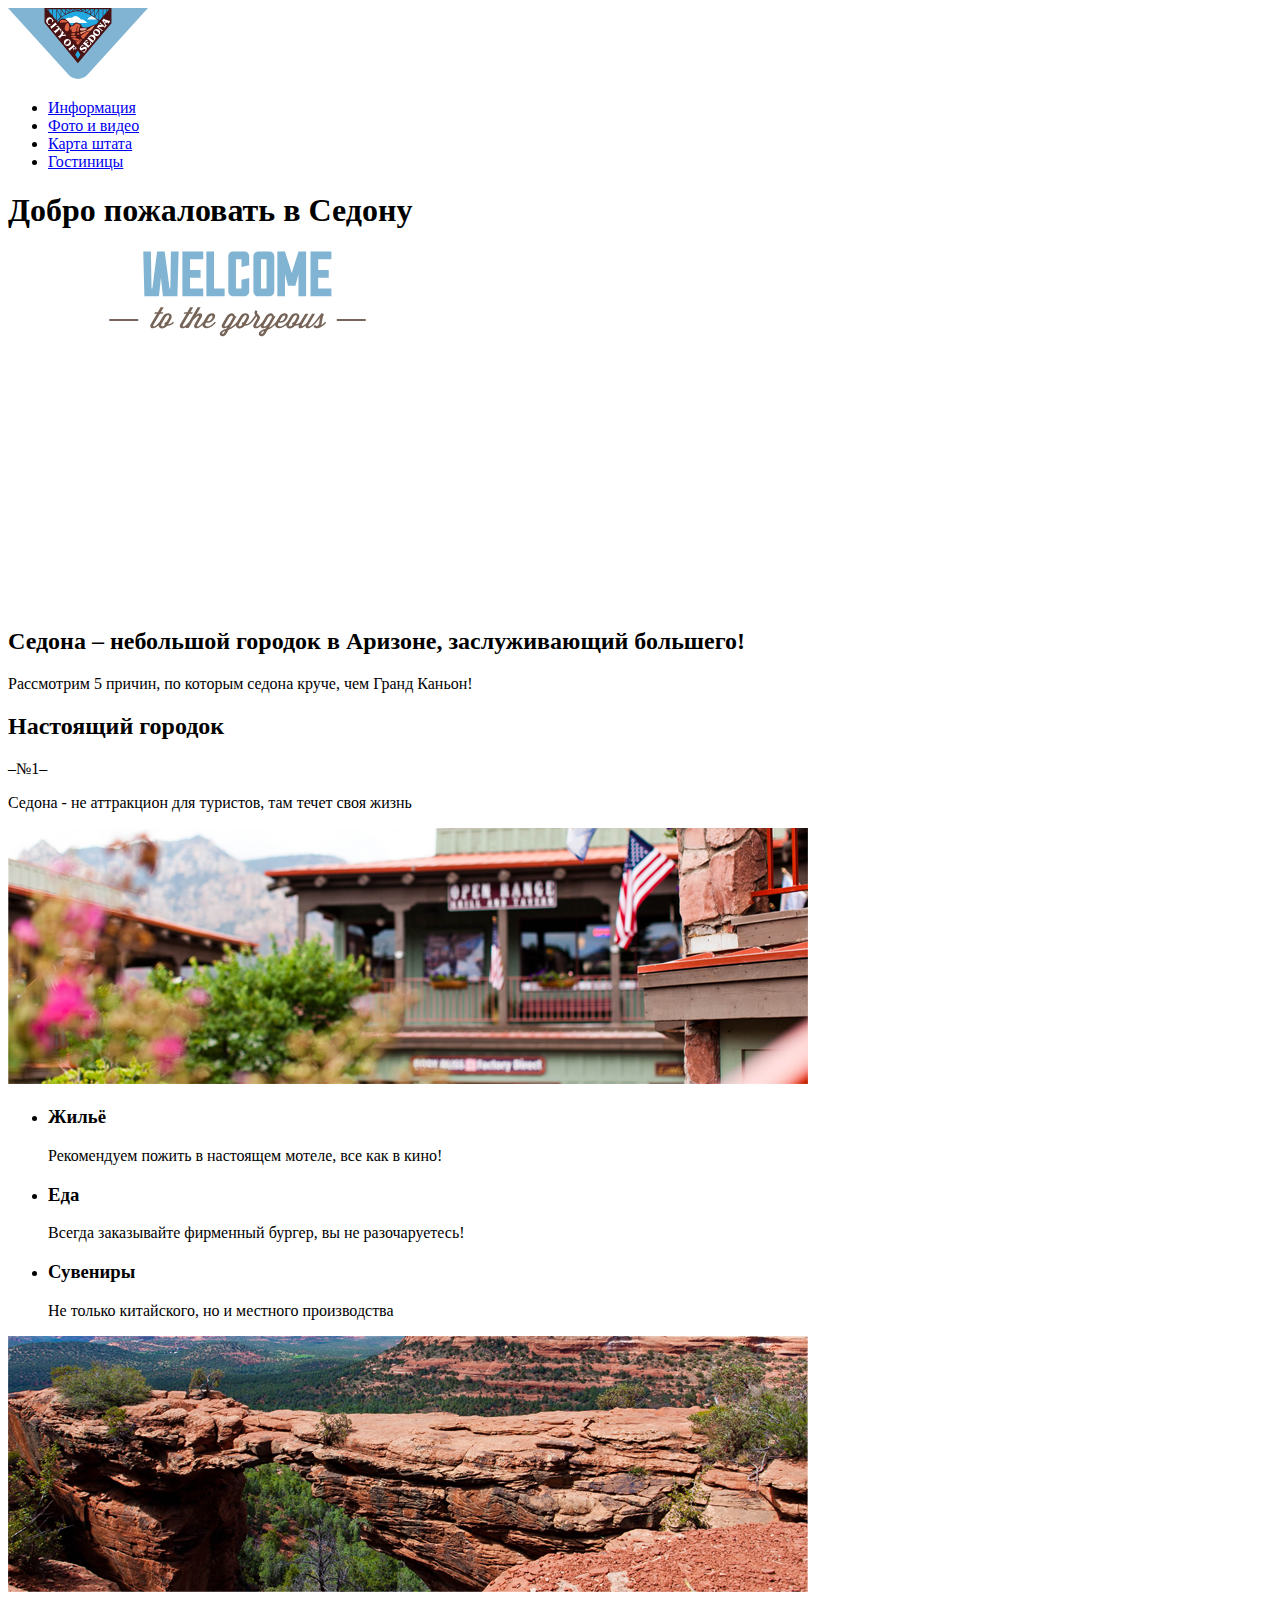
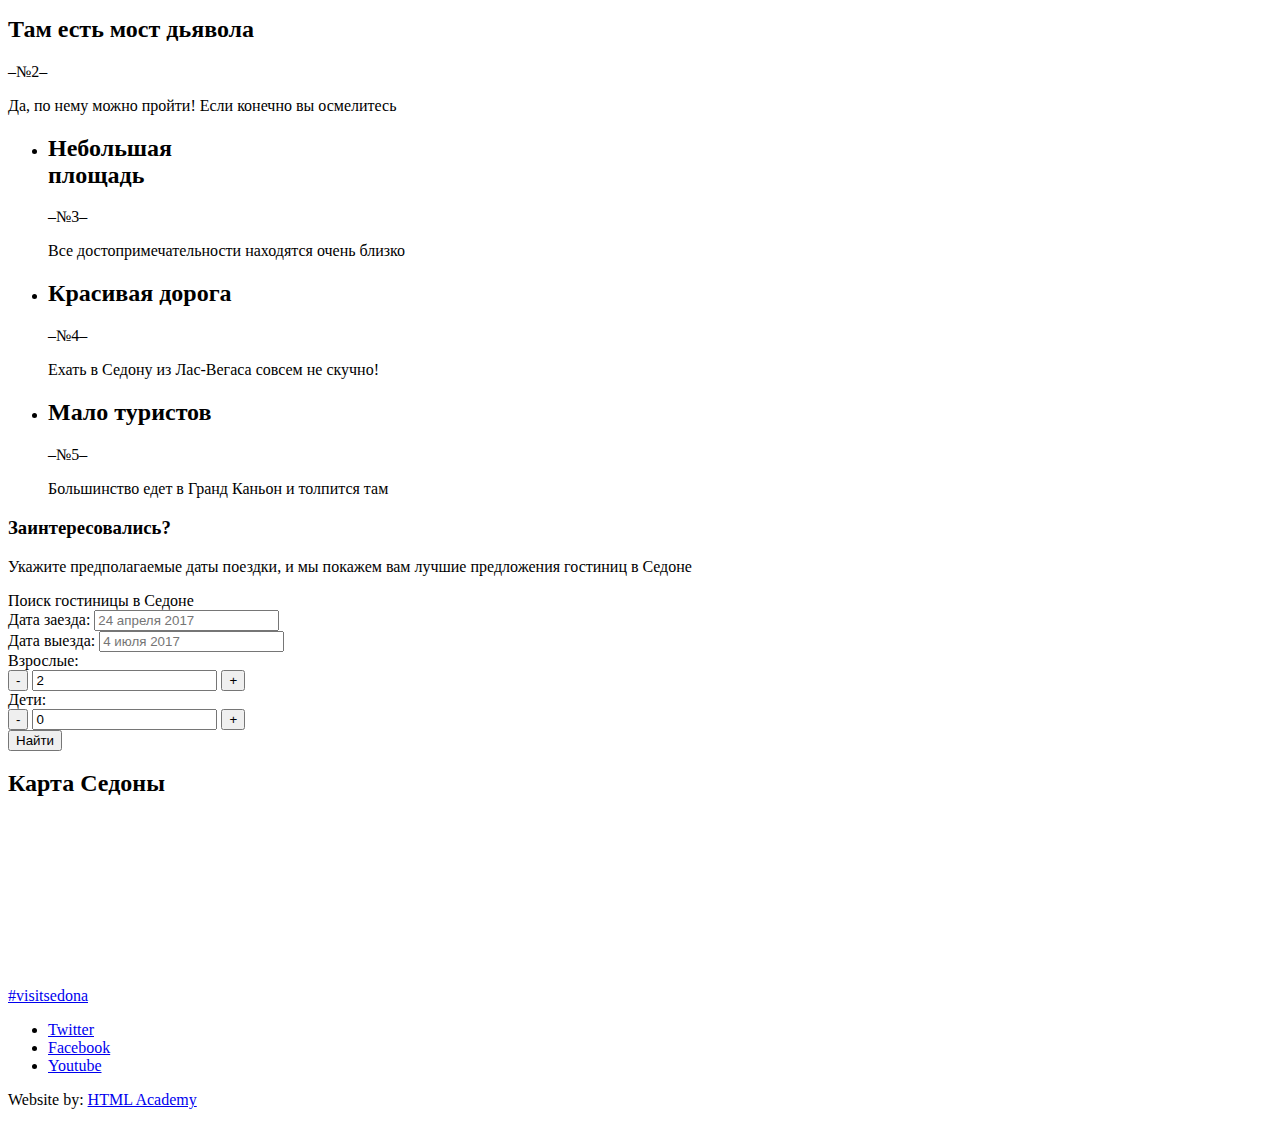
==== index.html @ f6131c45 "Внесла изменения в код (детализировала классы)" ====
<!DOCTYPE html>
<html lang="ru">
  <head>
    <meta charset="utf-8">
    <title>HTML Academy: Седона</title>
    <link href="https://fonts.googleapis.com/css?family=PT+Sans:400,700&subset=cyrillic" rel="stylesheet">
    <link href="css/normalize.css" rel="stylesheet">
    <link href="css/style.css" rel="stylesheet">
    <meta name="description" content="Здесь будет дескрип">
    <meta name="keywords" content="Здесь будут ключи">
  </head>
  <body>
    <header class="container">
      <nav class="main-navigation">
        <a class="main-header-logo" href="index.html">
          <img src="img/logo-sedona.svg" width="140" height="71" alt="Седона логотип">
        </a>
        <ul class="main-menu">
          <li>
            <a href="info.html" class="main-menu-link" title="Информация">Информация</a>
          </li>
          <li>
            <a href="photo-video.html" class="main-menu-link" title="Фото и видео">Фото и видео</a>
          </li>
          <li>
            <a href="state-map.html" class="main-menu-link" title="Карта штата">Карта штата</a>
          </li>
          <li>
            <a href="hotels.html" class="main-menu-link" title="Гостиницы">Гостиницы</a>
          </li>
        </ul>
      </nav>
    </header>
    <main class="container">
      <section class="welcome-graphics">
        <h1 class="visually-hidden">Добро пожаловать в Седону</h1>
        <img src="img/intro-welcome.svg" width="459" height="353" alt="Добро пожаловать в Седону">
      </section>
      <section class="advantages">
        <div class="advantages-text">
          <h2 class="advantages-h-black">Седона – небольшой городок в Аризоне, заслуживающий большего!</h2>
          <p>Рассмотрим 5 причин, по которым седона круче, чем Гранд Каньон!</p>
        </div>
      </section>
      <section class="advantages-detail">
        <div class="advantages-detail-text">
          <h2 class="advantages-h2-white">Настоящий городок</h2>
          <p>–№1–</p>
          <p>Седона - не аттракцион для туристов, там течет своя жизнь</p>
        </div>
        <div class="advantages-picture">
          <img src="img/motel.jpg" width="800" height="256" alt="Настоящий мотель">
        </div>
      </section>
      <section class="advantages-detail-description">
        <ul class="advantages-list">
          <li class="advantages-list-motel">
            <h3 class="advantages-h-black">Жильё</h3>
            <p>Рекомендуем пожить в настоящем мотеле, все как в кино!</p>
          </li>
          <li class="advantages-list-food">
            <h3 class="advantages-h-black">Еда</h3>
            <p>Всегда заказывайте фирменный бургер, вы не разочаруетесь!</p>
          </li>
            <li class="advantages-list-souvenirs">
            <h3 class="advantages-h-black">Сувениры</h3>
            <p>Не только китайского, но и местного производства</p>
          </li>
        </ul>
      </section>
      <section class="advantages-detail">
        <div class="advantages-picture">
          <img src="img/bridge.jpg" width="800" height="256" alt="Мост дьявола">
        </div>
        <div class="advantages-detail-text">
          <h2>Там есть мост дьявола</h2>
          <p>–№2–</p>
          <p>Да, по нему можно пройти! Если конечно вы осмелитесь</p>
        </div>
      </section>
      <section class="advantages-detail-description grey">
        <ul class="advantages-list">
          <li class="advantages-list-number1">
            <h2>Небольшая<br> площадь</h2>
            <p>–№3–<p>
            <p>Все достопримечательности находятся очень близко</p>
          </li>
          <li class="advantages-list-number2">
            <h2>Красивая дорога</h2>
            <p>–№4–<p>
            <p>Ехать в Седону из Лас-Вегаса совсем не скучно!</p>
          </li>
          <li class="advantages-list-number3">
            <h2>Мало туристов</h2>
            <p>–№5–<p>
            <p>Большинство едет в Гранд Каньон и толпится там</p>
          </li>
        </ul>
      </section>
      <section class="search-hotels">
        <h3 class="interesting">Заинтересовались?</h3>
        <p>Укажите предполагаемые даты поездки, и мы покажем вам лучшие предложения гостиниц в Cедоне</p>
        <div class="search-form-container">
          <a class="search-btn">Поиск гостиницы в Седоне</a>
          <form class="search-form" action="https://echo.htmlacademy.ru" method="post">
            <div class="form-line clearfix">
              <label for="income">Дата заезда:</label>
              <input class="date" type="text" id="income" name="in" placeholder="24 апреля 2017" required>
              <div class="calendar"></div>
            </div>
            <div class="form-line clearfix">
              <label for="outcome">Дата выезда:</label>
              <input class="date" type="text" id="outcome" name="out" placeholder="4 июля 2017">
              <div class="calendar"></div>
            </div>
            <div class="form-line clearfix">
              <div class="half-width">
                <label for="adult">Взрослые:</label>
                <div class="human-container">
                  <button class="btn minus-btn" type="button">
                    <span class="minus">-</span>
                  </button>
                  <input class="unit field" type="text" name="adults" id="adult" value="2" data-step="1">
                  <button class="btn plus-btn" type="button">
                    <span class="plus">+</span>
                  </button>
                </div>
              </div>
              <div class="half-width">
                <label for="children">Дети:</label>
                <div class="human-container">
                  <button class="btn minus-btn" type="button">
                    <span class="minus">-</span>
                  </button>
                  <input class="unit field" type="text" name="child" id="children" value="0" data-step="1">
                  <button class="btn plus-btn" type="button">
                    <span class="plus">+</span>
                  </button>
                </div>
              </div>
            </div>
            <button class="find-btn" type="submit"><span>Найти</span></button>
          </form>
        </div>
      </section>
      <section class="map">
        <h2>Карта Седоны</h2>
        <iframe src="https://www.google.com/maps/embed?pb=!1m18!1m12!1m3!1d838172.1750477122!2d-112.35534597354741!3d34.85346179613949!2m3!1f0!2f0!3f0!3m2!1i1024!2i768!4f13.1!3m3!1m2!1s0x872da132f942b00d%3A0x5548c523fa6c8efd!2z0KHQtdC00L7QvdCwLCDQkNGA0LjQt9C-0L3QsCA4NjMzNiwg0KHQqNCQ!5e0!3m2!1sru!2sru!4v1548654078499" width="800" frameborder="0" style="border:0" allowfullscreen></iframe>
      </section>
    </main>
    <footer class="container">
      <p class="sedona-hashtag">
        <a href="#" title="Наш хэштег">#visitsedona</a>
      </p>
      <ul>
        <li><a class="social-button" href="#" title="Посети Седону в Twitter">Twitter</a></li>
        <li><a class="social-button" href="#" title="Посети Седону в Facebook">Facebook</a></li>
        <li><a class="social-button" href="#" title="Посети Седону в Youtube">Youtube</a></li>
      </ul>
      <p class="footer-copyright">Website by:
        <a class="button" href="https://htmlacademy.ru" title="Сделано в HTML Academy">HTML Academy</a>
      </p>
    </footer>
  </body>
</html>
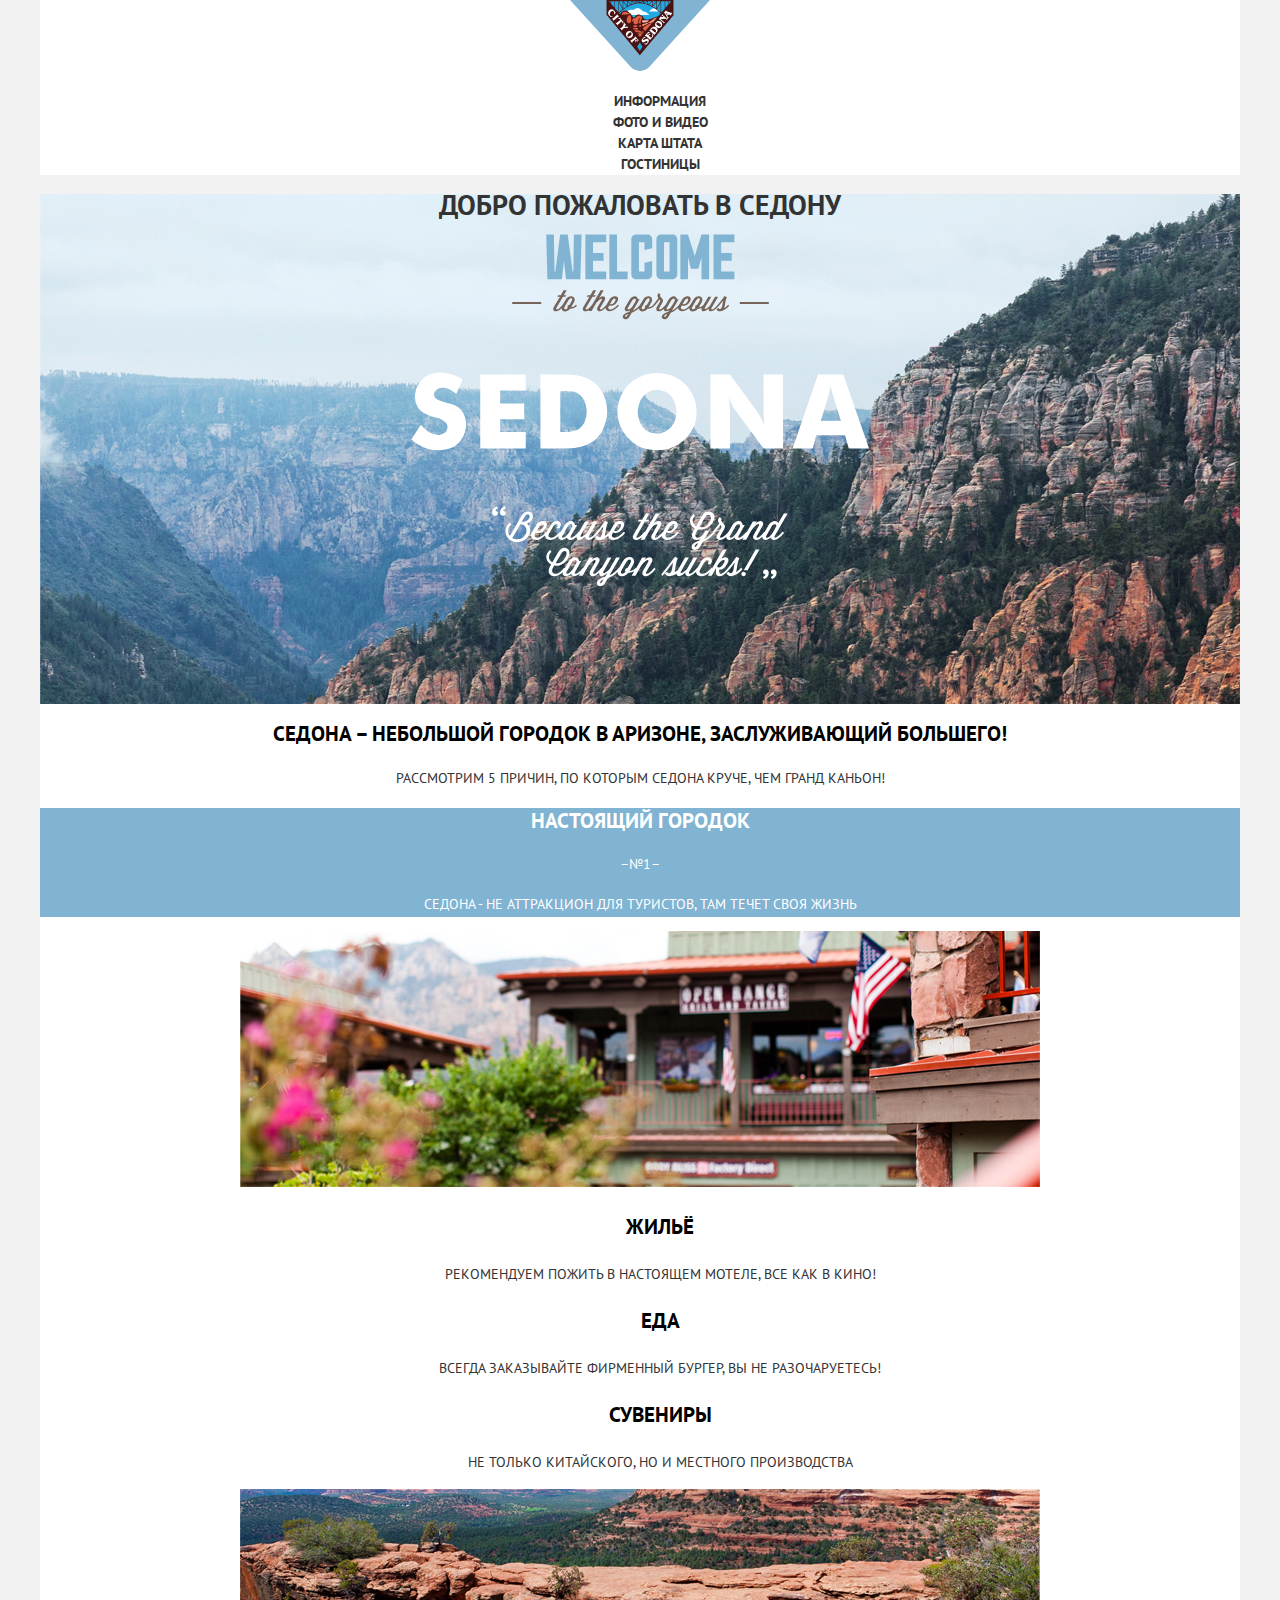
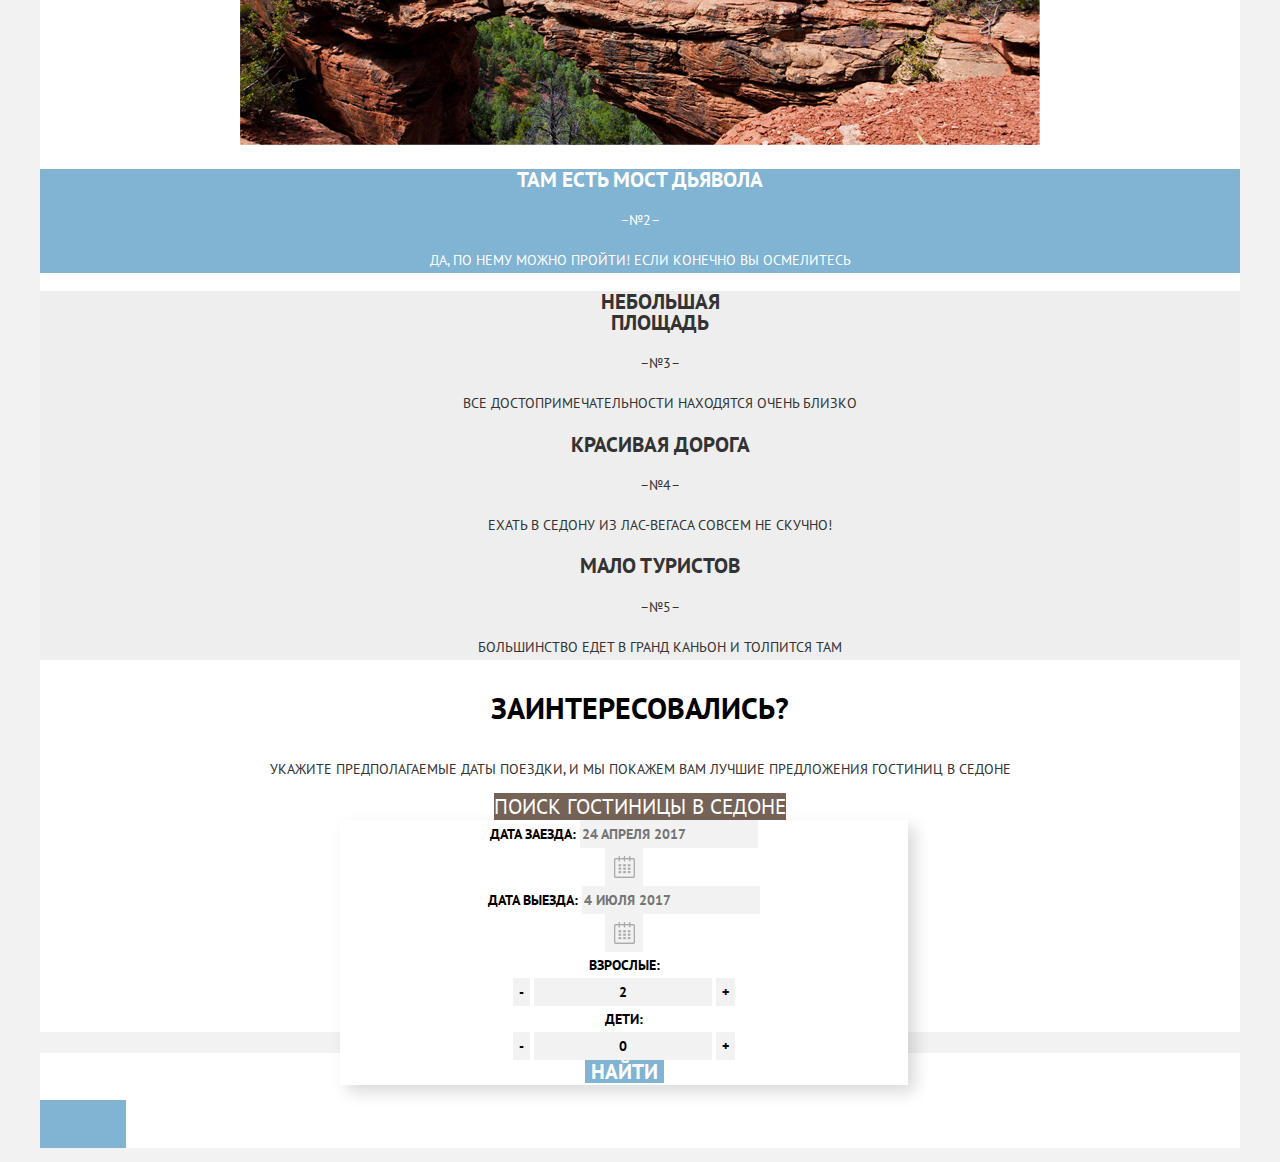
==== commit 17f37c91: "Внесены изменения в стилевой и основной файл" ====
--- a/index.html
+++ b/index.html
@@ -105,7 +105,7 @@
           <form class="search-form" action="https://echo.htmlacademy.ru" method="post">
             <div class="form-line clearfix">
               <label for="income">Дата заезда:</label>
-              <input class="date" type="text" id="income" name="in" placeholder="24 апреля 2017" required>
+                  <input class="date" type="text" id="income" name="in" placeholder="24 апреля 2017" required>
               <div class="calendar"></div>
             </div>
             <div class="form-line clearfix">
@@ -149,16 +149,15 @@
       </section>
     </main>
     <footer class="container">
-      <p class="sedona-hashtag">
-        <a href="#" title="Наш хэштег">#visitsedona</a>
-      </p>
-      <ul>
-        <li><a class="social-button" href="#" title="Посети Седону в Twitter">Twitter</a></li>
-        <li><a class="social-button" href="#" title="Посети Седону в Facebook">Facebook</a></li>
-        <li><a class="social-button" href="#" title="Посети Седону в Youtube">Youtube</a></li>
+      <p class="sedona-hashtag" title="Наш хэштег">#visitsedona</p>
+      <ul class="social-button">
+        <li><a class="social-button-tw" href="#" title="Посети Седону в Twitter"></a></li>
+        <li><a class="social-button-fb" href="#" title="Посети Седону в Facebook"></a></li>
+        <li><a class="social-button-you" href="#" title="Посети Седону в Youtube"></a></li>
       </ul>
-      <p class="footer-copyright">Website by:
-        <a class="button" href="https://htmlacademy.ru" title="Сделано в HTML Academy">HTML Academy</a>
+      <p class="footer-copyright">
+        <a class="button-copyright" href="https://htmlacademy.ru" title="Сделано в HTML Academy">
+        </a>
       </p>
     </footer>
   </body>
--- a/css/style.css
+++ b/css/style.css
@@ -0,0 +1,303 @@
+body {
+  margin: 0;
+  padding: 0;
+  font-family: "PT Sans", "Arial", sans-serif;
+  font-size: 14px;
+  line-height: 21px;
+  font-weight: normal;
+  color: #333333;
+  text-transform: uppercase;
+  text-align: center;
+  background-color: #f2f2f2;
+}
+a {
+  text-decoration: none;
+}
+.container {
+  width: 1200px;
+  background-color: #ffffff;
+  margin: 0 auto;
+}
+.main-navigation {
+  background-color: #ffffff;
+}
+/*.main-header-logo {
+}*/
+.main-menu {
+  list-style: none;
+  font-weight: 700;
+}
+.main-menu a{
+  color: #333333;
+}
+.main-menu-link:hover,
+.main-menu-link:focus {
+  color: #81b3d2;
+}
+.main-menu-link:active {
+  color: #b2b2b2
+}
+.main-menu-link.current {
+  color: #766357
+}
+/*.visually-hidden {
+}*/
+.welcome-graphics {
+  min-height: 510px;
+  width: 100%;
+  background-image: url("../img/backgroundphoto.jpg");
+}
+.advantages-h-black {
+  font-size: 21px;
+  line-height: 26px;
+  color: #000000;
+  background-color: #ffffff;
+  font-weight: bold;
+}
+p {
+  line-height: 26px;
+}
+.advantages-detail-text {
+  color: #ffffff;
+  background-color: #81b3d2;
+}
+.advantages-h2-white {
+  font-size: 21px;
+  line-height: 26px;
+  color: #ffffff;
+  font-weight: bold;
+}
+.advantages-list {
+  list-style: none;
+}
+.advantages-detail-description.grey {
+  background-color: #eeeeee;
+}
+.interesting {
+  font-size: 30px;
+  line-height: 36px;
+  color: #000000;
+  font-weight: bold;
+}
+/* форма */
+.search-form-container {
+  position: relative
+}
+.search-btn {
+  margin-top: 35px
+  margin-left: 140px
+  font: inherit;
+  font-size: 21px;
+  text-align: center;
+  color: #ffffff;
+  background-color: #766357;
+  border: none;
+  text-transform: uppercase;
+  width: 568px;
+}
+.search-btn:hover,
+.search-btn:focus {
+  background-color: #604e43;
+}
+.search-btn:active {
+  color: rgba(255, 255, 255, 0.3);
+  background-color: #503e33;
+}
+.search-form {
+  position: absolute;
+  width: 568px;
+  background-color: #ffffff;
+  box-shadow: 7px 7px 15px rgba(0,1,1,0.15);
+  left: 50%;
+  transform: translateX(-300px);
+}
+.date {
+  line-height: 26px;
+  font-size: 14px;
+  color: #000000;
+  font-weight: bold;
+  text-align: left;
+  text-transform: uppercase;
+  background-color: #f2f2f2;
+  border: none;
+}
+.date:hover,
+.date:focus {
+  color: #000000;
+  background-color: #ebebeb;
+}
+.date:active {
+  color: #000000;
+  background-color: #ffffff;
+  border: 2px solid #e5e5e5;
+  border-color: #e5e5e5;
+}
+.form-line label {
+  font: inherit;
+  line-height: 26px;
+  font-size: 14px;
+  font-weight: bold;
+  color: #000000;
+  text-align: left;
+  text-transform: uppercase;
+}
+.search-form input {
+  line-height: 26px;
+  font-size: 14px;
+  color: #000000;
+  font-weight: bold;
+  text-align: left;
+  text-transform: uppercase;
+  background-color: #f2f2f2;
+  border: none;
+}
+.calendar {
+  margin: 0 auto;
+  font: inherit;
+  width: 38px;
+  height: 38px;
+  font-size: 0;
+  display: block;
+  background-position: center;
+  background-image: url("../img/calendar1.svg");
+  background-repeat: no-repeat;
+  background-color: #f2f2f2;
+}
+.calendar:hover,
+.calendar:focus {
+  background-color: #ffffff;
+}
+.calendar:active {
+  background-color: #81b3d2;
+}
+.date:hover,
+.date:focus {
+  color: #000000;
+  background-color: #ebebeb;
+}
+.date:active {
+  background-color: #ffffff;
+  border: 2px solid #e5e5e5;
+  border-color: #e5e5e5;
+}
+.unit.field {
+  line-height: 26px;
+  font-size: 14px;
+  color: #000000;
+  font-weight: bold;
+  text-transform: uppercase;
+  background-color: #f2f2f2;
+  border: none;
+  text-align: center;
+}
+.minus-btn {
+  line-height: 26px;
+  font-size: 14px;
+  color: #000000;
+  font-weight: bold;
+  text-align: center;
+  text-transform: uppercase;
+  background-color: #f2f2f2;
+  border: none;
+}
+.minus-btn:hover,
+.minus-btn:focus {
+  background-color: #ffffff;
+}
+.minus:active {
+  background-color: #81b3d2;
+}
+.plus-btn {
+  line-height: 26px;
+  font-size: 14px;
+  color: #000000;
+  font-weight: bold;
+  text-align: center;
+  text-transform: uppercase;
+  background-color: #f2f2f2;
+  border: none;
+}
+.plus-btn:hover,
+.plus-btn:focus {
+  background-color: #ffffff;
+}
+.plus-btn:active {
+  background-color: #81b3d2;
+}
+.find-btn {
+  font: inherit;
+  font-size: 21px;
+  color: #ffffff;
+  background-color: #81b3d2;
+  border: none;
+  text-transform: uppercase;
+  font-weight: bold;
+}
+.find-btn:hover,
+.find-btn:focus {
+  background-color: #669ec0;
+}
+.find-btn:active {
+  color: rgba(255, 255, 255, 0.3);
+  background-color: #5496bd;
+}
+/*футер*/
+.sedona-hashtag {
+  font-size: 21px;
+  line-height: 26px;
+  font-weight: 700;
+  color: #000000;
+  text-decoration: none;
+}
+.social-button {
+  width: 46px;
+  height: 48px;
+  background-color: #81b3d2;
+  background-repeat: no-repeat;
+  list-style: none;
+}
+.social-button-tw {
+  background-image: url("../img/swtwitter.svg");
+}
+.social-button-tw:hover,
+.social-button-tw:focus {
+  background-color: #669ec0;
+}
+.social-button-tw:active {
+  background-color: #5496bd;
+}
+.social-button-fb {
+  background-image: url("../img/swfb.svg");
+}
+.social-button-fb:hover,
+.social-button-fb:focus {
+  background-color: #669ec0;
+}
+.social-button-fb:active {
+  background-color: #5496bd;
+}
+.social-button-you {
+  background-image: url("../img/swyoutube.svg");
+}
+.social-button-you:hover,
+.social-button-you:focus {
+  background-color: #669ec0;
+}
+.social-button-you:active {
+  background-color: #5496bd;
+}
+.footer-copyright {
+  background-image: url("../img/logo-htmlacademy.svg")
+}
+.button-copyright {
+  width: 115px;
+  height: 41px;
+  fill: #231f20;
+}
+.button-copyright:hover,
+.button-copyright:focus {
+  fill: #81b3d2;
+}
+.button-copyright {
+  fill: #bdbbbc;
+}
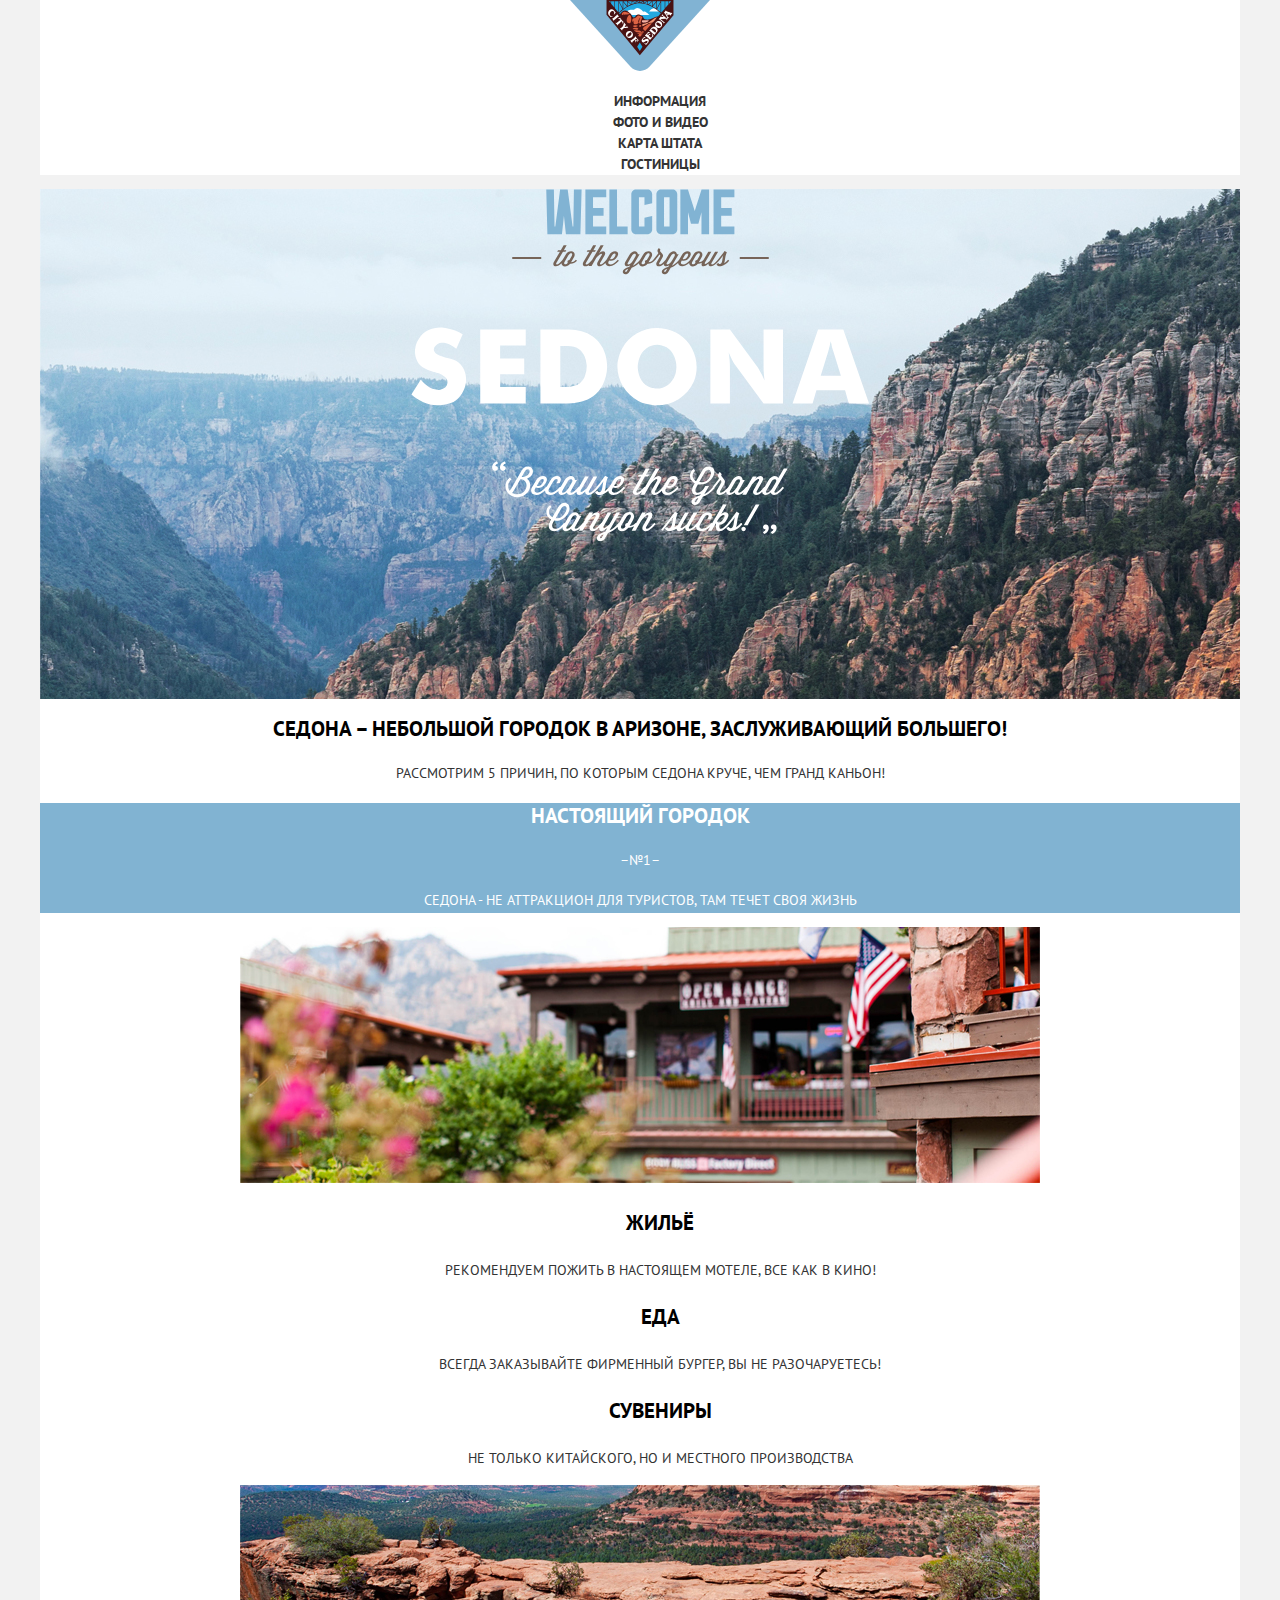
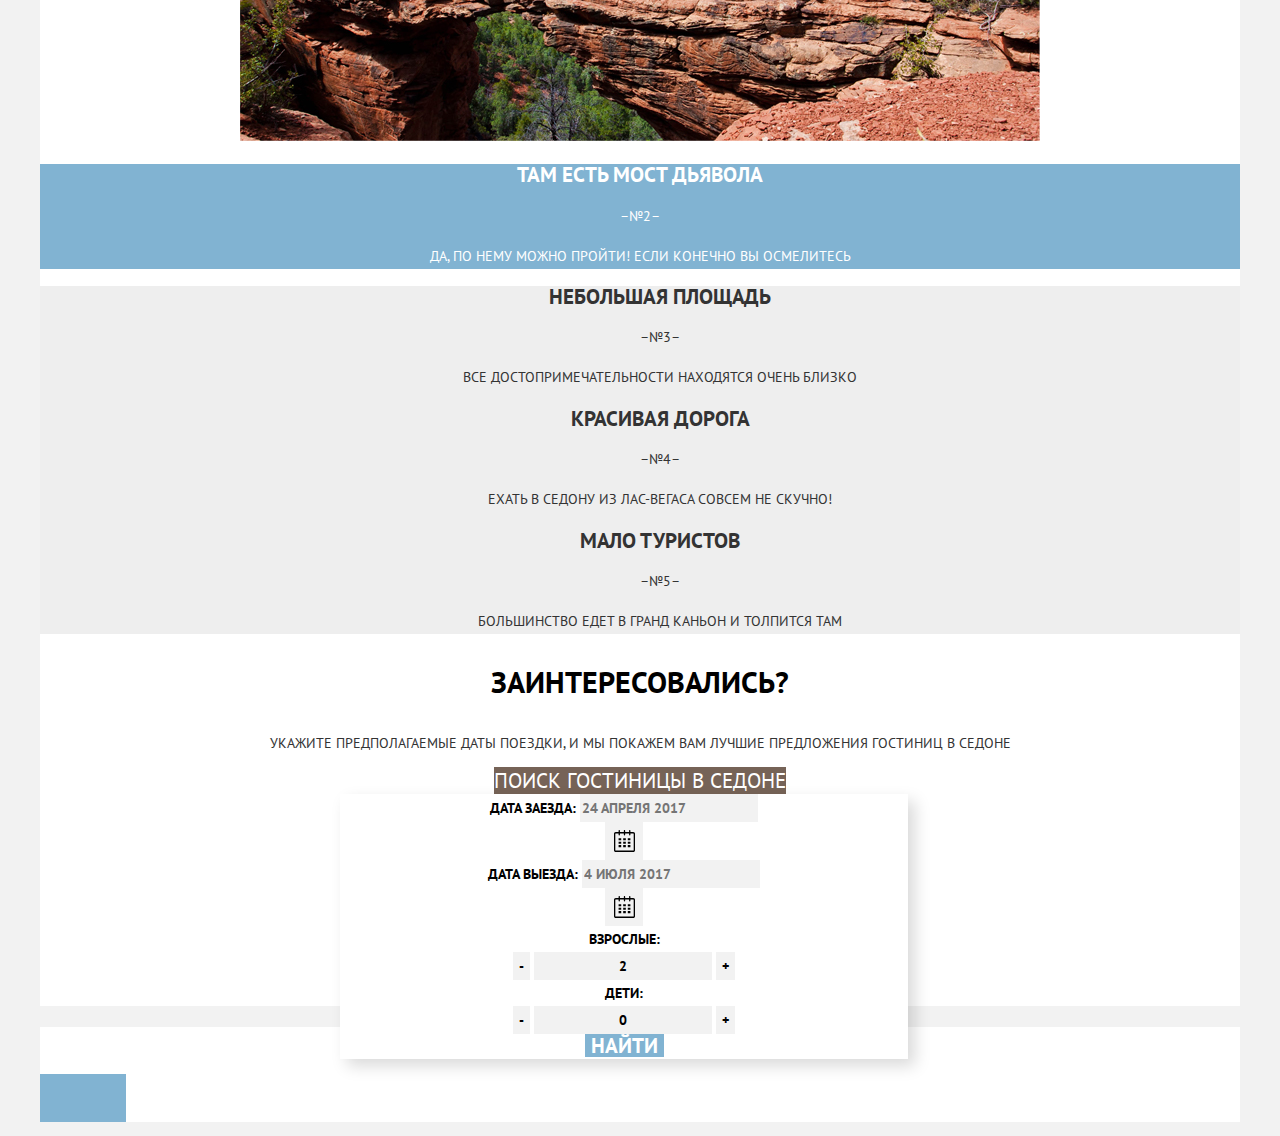
==== commit 5327fac2: "внесены изменения" ====
--- a/index.html
+++ b/index.html
@@ -81,7 +81,7 @@
       <section class="advantages-detail-description grey">
         <ul class="advantages-list">
           <li class="advantages-list-number1">
-            <h2>Небольшая<br> площадь</h2>
+            <h2>Небольшая площадь</h2>
             <p>–№3–<p>
             <p>Все достопримечательности находятся очень близко</p>
           </li>
--- a/css/style.css
+++ b/css/style.css
@@ -40,12 +40,27 @@
 .main-menu-link.current {
   color: #766357
 }
-/*.visually-hidden {
-}*/
 .welcome-graphics {
   min-height: 510px;
   width: 100%;
   background-image: url("../img/backgroundphoto.jpg");
+}
+.visually-hidden:not(:focus):not(:active),
+input[type="checkbox"].visually-hidden,
+input[type="radio"].visually-hidden {
+  position: absolute;
+
+  width: 1px;
+  height: 1px;
+  margin: -1px;
+  border: 0;
+  padding: 0;
+
+  white-space: nowrap;
+
+  clip-path: inset(100%);
+  clip: rect(0 0 0 0);
+  overflow: hidden;
 }
 .advantages-h-black {
   font-size: 21px;
@@ -159,7 +174,7 @@
   font-size: 0;
   display: block;
   background-position: center;
-  background-image: url("../img/calendar1.svg");
+  background-image: url("../img/calendar.svg");
   background-repeat: no-repeat;
   background-color: #f2f2f2;
 }
@@ -169,6 +184,7 @@
 }
 .calendar:active {
   background-color: #81b3d2;
+
 }
 .date:hover,
 .date:focus {
@@ -240,6 +256,43 @@
 .find-btn:active {
   color: rgba(255, 255, 255, 0.3);
   background-color: #5496bd;
+}
+/*Список гостиниц*/
+.result {
+    border-bottom: 1px solid #e5e5e5;
+    display: flex;
+}
+.rating-result {
+  margin-left: auto;
+}
+.rating-result-numb {
+  color: #666666;
+  background-color: #f2f2f2;
+  padding: 4px 12px 5px 15px
+}
+.star {
+  background-image: url("../img/star.svg");
+  background-position: center;
+  background-repeat: no-repeat;
+  display: block;
+  width: 18px;
+  height: 17px;
+}
+.hotel-photo {
+  padding: 30px 20px 25px 75px;
+}
+.name-hotel {
+  font-size: 21px;
+  line-height: 26px;
+  color: #ffffff;
+  font-weight: bold;
+}
+.name-hotel:hover,
+.name-hotel:focus {
+  color: #81b3d2
+}
+.name-hotel:active {
+  color: #b2b2b2
 }
 /*футер*/
 .sedona-hashtag {
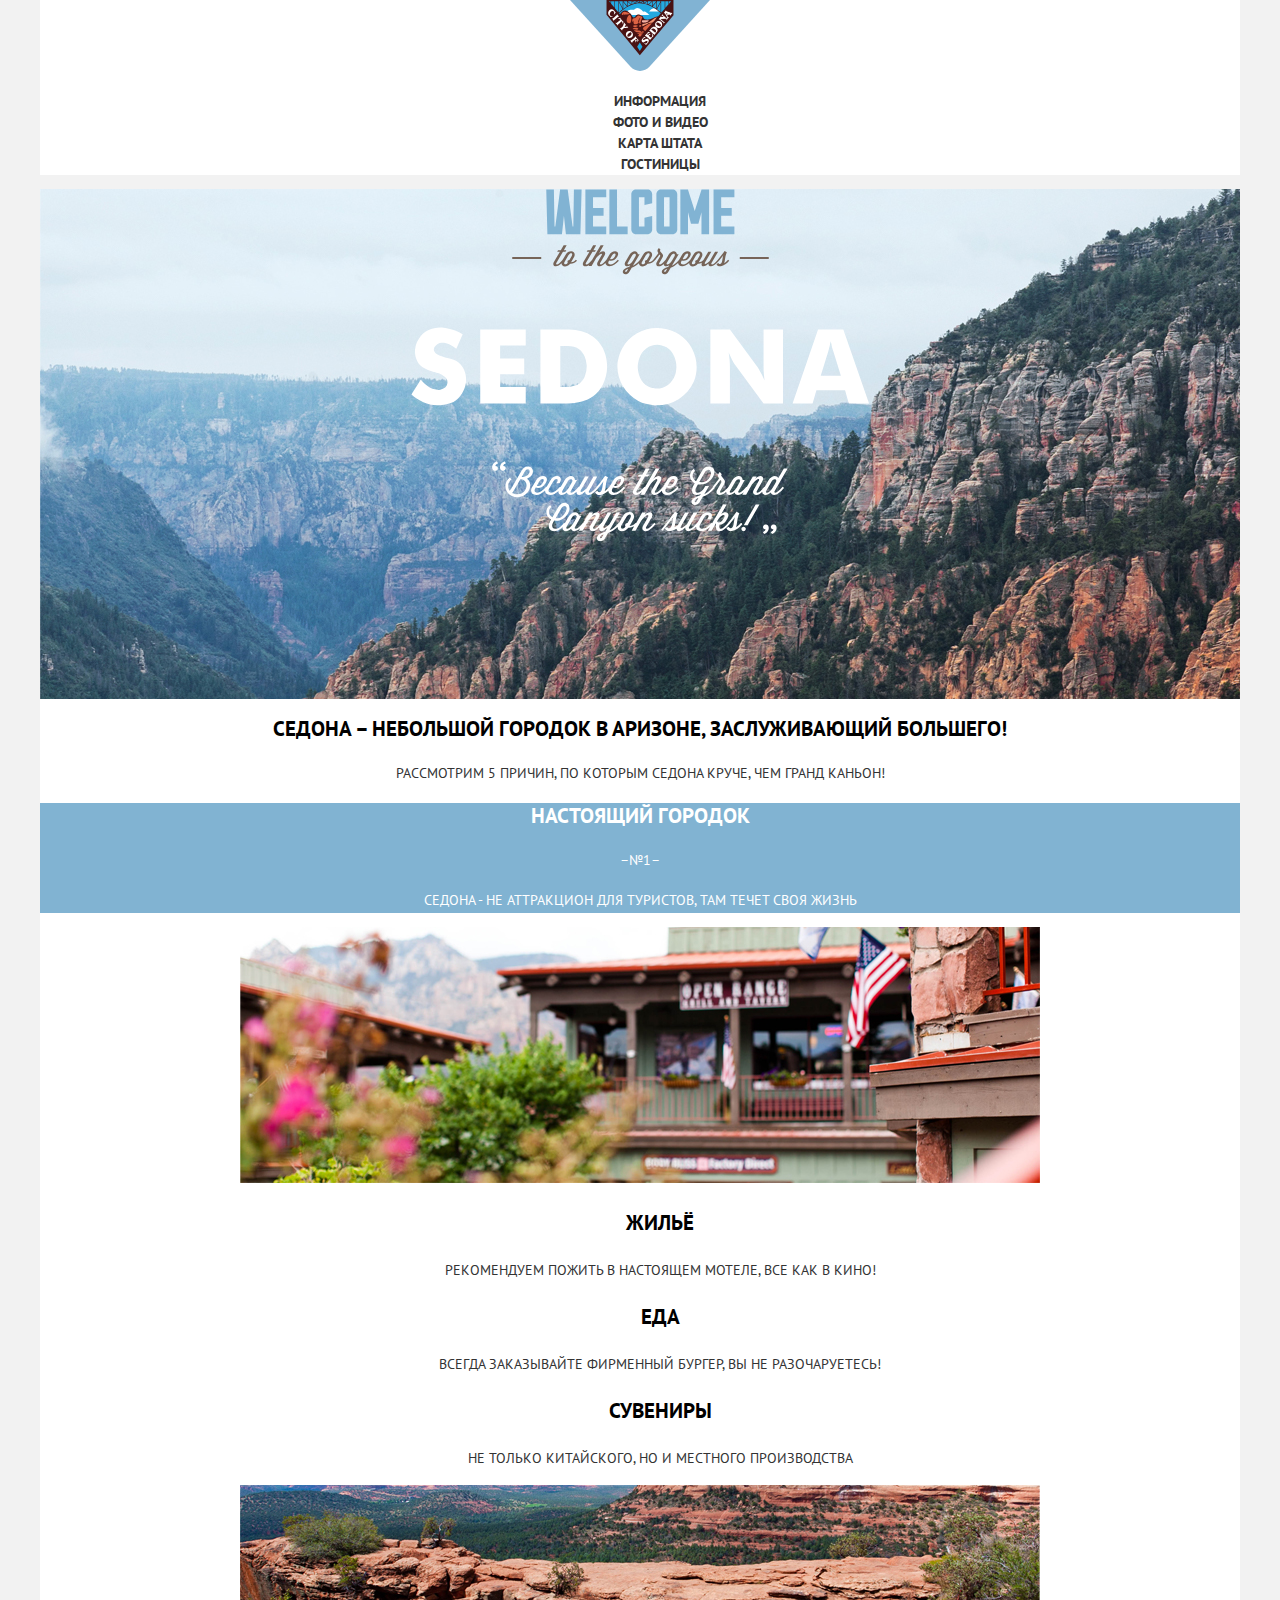
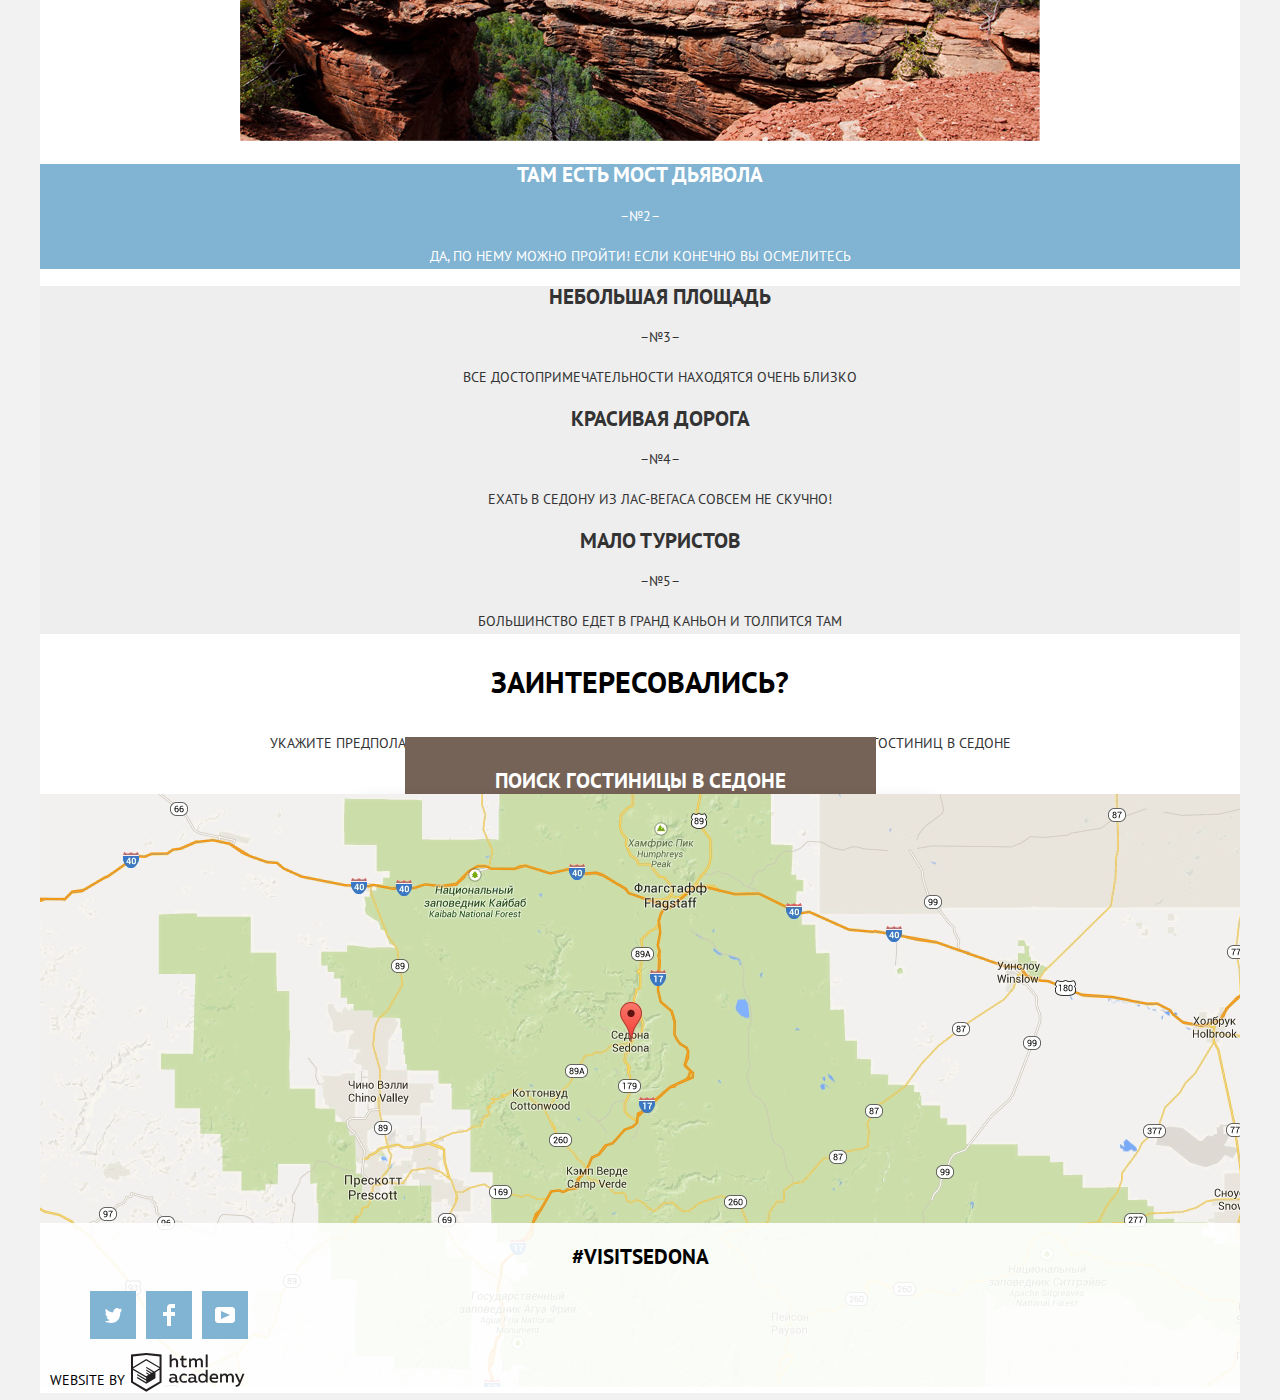
==== commit 73b24c93: "Поправлена форма на главной, футер, изменена карта" ====
--- a/index.html
+++ b/index.html
@@ -105,23 +105,33 @@
           <form class="search-form" action="https://echo.htmlacademy.ru" method="post">
             <div class="form-line clearfix">
               <label for="income">Дата заезда:</label>
-                  <input class="date" type="text" id="income" name="in" placeholder="24 апреля 2017" required>
-              <div class="calendar"></div>
+              <input class="date" type="text" id="income" name="in" placeholder="24 апреля 2017" required>
+              <button class="calendar" type="button" name="calendar" border="0">
+                <svg class="calendar" xmlns="http://www.w3.org/2000/svg" width="21" height="22" viewBox="0 0 21 22">
+                  <path d="M19.25 2.025h-2.844V.648c0-.38-.294-.69-.656-.69-.363 0-.656.31-.656.69v1.377h-3.938V.648c0-.38-.294-.69-.655-.69-.362 0-.656.31-.656.69v1.377H5.906V.648c0-.38-.294-.69-.656-.69-.363 0-.657.31-.657.69v1.377H1.75C.784 2.025 0 2.847 0 3.862v16.302C0 21.18.784 22 1.75 22h17.5c.967 0 1.75-.82 1.75-1.836V3.862c0-1.015-.783-1.837-1.75-1.837zm.438 18.14c0 .252-.195.458-.437.458H1.75c-.24 0-.438-.206-.438-.46v-16.3c0-.254.196-.46.438-.46h2.844V4.78c0 .382.294.69.657.69.363 0 .657-.308.657-.69V3.404h3.938V4.78c0 .382.294.69.657.69.36 0 .655-.308.655-.69V3.404h3.938V4.78c0 .382.293.69.656.69.363 0 .657-.308.657-.69V3.404h2.845c.24 0 .437.206.437.46v16.3z"/>
+                  <path d="M4.594 8.225H7.22v2.066H4.593zM4.594 11.668H7.22v2.067H4.593zM4.594 15.112H7.22v2.066H4.593zM9.188 15.112h2.625v2.066H9.188zM9.188 11.668h2.625v2.067H9.188zM9.188 8.225h2.625v2.066H9.188zM13.78 15.112h2.626v2.066H13.78zM13.78 11.668h2.626v2.067H13.78zM13.78 8.225h2.626v2.066H13.78z"/>
+                </svg>
+              </button>
             </div>
             <div class="form-line clearfix">
               <label for="outcome">Дата выезда:</label>
               <input class="date" type="text" id="outcome" name="out" placeholder="4 июля 2017">
-              <div class="calendar"></div>
+              <button class="btn calendar" type="button" name="calendar">
+                <svg class="calendar" xmlns="http://www.w3.org/2000/svg" width="21" height="22" viewBox="0 0 21 22">
+                  <path d="M19.25 2.025h-2.844V.648c0-.38-.294-.69-.656-.69-.363 0-.656.31-.656.69v1.377h-3.938V.648c0-.38-.294-.69-.655-.69-.362 0-.656.31-.656.69v1.377H5.906V.648c0-.38-.294-.69-.656-.69-.363 0-.657.31-.657.69v1.377H1.75C.784 2.025 0 2.847 0 3.862v16.302C0 21.18.784 22 1.75 22h17.5c.967 0 1.75-.82 1.75-1.836V3.862c0-1.015-.783-1.837-1.75-1.837zm.438 18.14c0 .252-.195.458-.437.458H1.75c-.24 0-.438-.206-.438-.46v-16.3c0-.254.196-.46.438-.46h2.844V4.78c0 .382.294.69.657.69.363 0 .657-.308.657-.69V3.404h3.938V4.78c0 .382.294.69.657.69.36 0 .655-.308.655-.69V3.404h3.938V4.78c0 .382.293.69.656.69.363 0 .657-.308.657-.69V3.404h2.845c.24 0 .437.206.437.46v16.3z"/>
+                  <path d="M4.594 8.225H7.22v2.066H4.593zM4.594 11.668H7.22v2.067H4.593zM4.594 15.112H7.22v2.066H4.593zM9.188 15.112h2.625v2.066H9.188zM9.188 11.668h2.625v2.067H9.188zM9.188 8.225h2.625v2.066H9.188zM13.78 15.112h2.626v2.066H13.78zM13.78 11.668h2.626v2.067H13.78zM13.78 8.225h2.626v2.066H13.78z"/>
+                </svg>
+              </button>
             </div>
             <div class="form-line clearfix">
               <div class="half-width">
                 <label for="adult">Взрослые:</label>
                 <div class="human-container">
-                  <button class="btn minus-btn" type="button">
+                  <button class="btn sign-btn" type="button">
                     <span class="minus">-</span>
                   </button>
                   <input class="unit field" type="text" name="adults" id="adult" value="2" data-step="1">
-                  <button class="btn plus-btn" type="button">
+                  <button class="btn sign-btn" type="button">
                     <span class="plus">+</span>
                   </button>
                 </div>
@@ -129,36 +139,57 @@
               <div class="half-width">
                 <label for="children">Дети:</label>
                 <div class="human-container">
-                  <button class="btn minus-btn" type="button">
+                  <button class="btn sign-btn" type="button">
                     <span class="minus">-</span>
                   </button>
                   <input class="unit field" type="text" name="child" id="children" value="0" data-step="1">
-                  <button class="btn plus-btn" type="button">
+                  <button class="btn sign-btn" type="button">
                     <span class="plus">+</span>
                   </button>
                 </div>
               </div>
             </div>
-            <button class="find-btn" type="submit"><span>Найти</span></button>
+            <button class="find-btn" type="submit">
+              <span>Найти</span>
+            </button>
           </form>
         </div>
       </section>
       <section class="map">
-        <h2>Карта Седоны</h2>
-        <iframe src="https://www.google.com/maps/embed?pb=!1m18!1m12!1m3!1d838172.1750477122!2d-112.35534597354741!3d34.85346179613949!2m3!1f0!2f0!3f0!3m2!1i1024!2i768!4f13.1!3m3!1m2!1s0x872da132f942b00d%3A0x5548c523fa6c8efd!2z0KHQtdC00L7QvdCwLCDQkNGA0LjQt9C-0L3QsCA4NjMzNiwg0KHQqNCQ!5e0!3m2!1sru!2sru!4v1548654078499" width="800" frameborder="0" style="border:0" allowfullscreen></iframe>
+        <h2 class="visually-hidden">Карта Седоны</h2>
+        <div class="map-container">
+          <img src="../img/map.png" width="1200" height="593" style="border:0" alt="Как добраться в Седону">
+        </div>
+        <footer class="footer-index">
+          <p class="sedona-hashtag" title="Наш хэштег">#visitsedona</p>
+          <ul class="social-buttons">
+            <li class="social-button">
+              <a class="social-button-tw" href="#" title="Посети Седону в Twitter">
+                <span class="visually-hidden">Twitter</span>
+              </a>
+            </li>
+            <li class="social-button">
+              <a class="social-button-fb" href="#" title="Посети Седону в Facebook">
+                <span class="visually-hidden">Facebook</span>
+              </a>
+            </li>
+            <li class="social-button">
+              <a class="social-button-you" href="#" title="Посети Седону в Youtube">
+                <span class="visually-hidden">Youtube</span>
+              </a>
+            </li>
+          </ul>
+          <div class="footer-copyright">
+            <p class="copyright-text">Website by</p>
+            <a class="button-copyright" href="https://htmlacademy.ru" title="Сделано в HTML Academy">
+              <svg class="copyright-logo" xmlns="http://www.w3.org/2000/svg" viewBox="0 0 115 41" width="115" height="41">
+                <title>HTML Academy</title>
+                <path d="M46.84 28.22a2.07 2.07 0 0 0 .58-.11v1.4a3.41 3.41 0 0 1-1.24.22 1.75 1.75 0 0 1-1.75-1 5.08 5.08 0 0 1-3.3 1.13c-1.59 0-3.06-.87-3.06-2.68 0-2.24 2.08-2.93 3.9-2.93a11.63 11.63 0 0 1 2.28.26v-.31c0-1.09-.8-1.86-2.3-1.86a7.79 7.79 0 0 0-3.15.67v-1.79a10.72 10.72 0 0 1 3.35-.58c2.48 0 4 1.18 4 3.83v3.14a.57.57 0 0 0 .69.61zm-6.76-1.19a1.42 1.42 0 0 0 1.64 1.29 3.56 3.56 0 0 0 2.53-1v-1.51a10.21 10.21 0 0 0-1.9-.22c-1.1.01-2.27.35-2.27 1.45zM53.06 20.62a5.29 5.29 0 0 1 2.7.67v1.79a4.28 4.28 0 0 0-2.42-.73 2.89 2.89 0 1 0 0 5.76 5.26 5.26 0 0 0 2.55-.67v1.8a6.58 6.58 0 0 1-2.9.6 4.42 4.42 0 0 1-4.72-4.54 4.54 4.54 0 0 1 4.79-4.68zM65.84 28.22a2.07 2.07 0 0 0 .58-.11v1.4a3.41 3.41 0 0 1-1.24.22 1.75 1.75 0 0 1-1.75-1 5.08 5.08 0 0 1-3.3 1.13c-1.59 0-3.06-.87-3.06-2.68 0-2.24 2.08-2.93 3.9-2.93a11.63 11.63 0 0 1 2.28.26v-.31c0-1.09-.8-1.86-2.3-1.86a7.79 7.79 0 0 0-3.15.67v-1.79a10.72 10.72 0 0 1 3.35-.58c2.48 0 4 1.18 4 3.83v3.14a.57.57 0 0 0 .69.61zm-6.76-1.19a1.42 1.42 0 0 0 1.64 1.29 3.56 3.56 0 0 0 2.53-1v-1.51a10.21 10.21 0 0 0-1.9-.22c-1.11.01-2.27.35-2.27 1.45zM76.67 16.85v12.76h-1.76v-1.39a4.07 4.07 0 0 1-3.35 1.62 4.62 4.62 0 0 1 0-9.22 4 4 0 0 1 3.15 1.37v-5.14h2zm-4.76 5.48a2.9 2.9 0 0 0 0 5.8 3 3 0 0 0 2.79-1.84v-2.13a3.06 3.06 0 0 0-2.79-1.83zM82.99 20.62c3.48 0 4.68 2.81 4.12 5.34h-6.58c.22 1.57 1.75 2.22 3.35 2.22a6.41 6.41 0 0 0 2.77-.62v1.68a7.5 7.5 0 0 1-3.14.6c-2.68 0-5-1.53-5-4.61a4.39 4.39 0 0 1 4.48-4.61zm.09 1.62a2.39 2.39 0 0 0-2.57 2.26h4.85a2.06 2.06 0 0 0-2.28-2.26zM89.1 29.61v-8.75h1.73v1.09a4 4 0 0 1 2.92-1.33 3 3 0 0 1 2.73 1.4 4.33 4.33 0 0 1 3.06-1.4 3.21 3.21 0 0 1 3.32 3.52v5.47h-2V24.2a1.67 1.67 0 0 0-1.73-1.84 2.94 2.94 0 0 0-2.17 1.18V29.61h-2V24.2a1.67 1.67 0 0 0-1.73-1.84 3.11 3.11 0 0 0-2.32 1.35v5.91h-2zM111.47 20.86h2l-4.1 9.93c-.95 2.28-2.19 3-3.52 3a5 5 0 0 1-1.15-.15v-1.66a3 3 0 0 0 .89.13c.95 0 1.66-.67 2.17-2l.18-.44-4.16-8.82h2.13l3 6.6zM40.66 1.53v5a4 4 0 0 1 2.83-1.2A3.41 3.41 0 0 1 47.1 8.9v5.41h-2V9.15a1.9 1.9 0 0 0-2-2.1 3.08 3.08 0 0 0-2.44 1.46v5.8h-2V1.53h2zM52.43 2.42v3.12h3.17v1.71h-3.17v4c0 1.15.53 1.53 1.66 1.53a4.71 4.71 0 0 0 1.77-.35v1.68a7.14 7.14 0 0 1-2.35.38 2.68 2.68 0 0 1-3-2.88V7.23h-1.6V5.52h1.57V2.88zM58.1 14.29V5.54h1.73v1.09a4 4 0 0 1 2.92-1.33 3 3 0 0 1 2.73 1.4 4.33 4.33 0 0 1 3.06-1.4 3.21 3.21 0 0 1 3.32 3.52v5.47h-2V8.88a1.67 1.67 0 0 0-1.73-1.84 2.94 2.94 0 0 0-2.17 1.18V14.29h-2V8.88a1.67 1.67 0 0 0-1.73-1.84 3.11 3.11 0 0 0-2.32 1.35v5.91h-2zM74.72 1.52h1.95v12.76h-1.95zM15.44.02h-.16L0 1.62v28l15.28 9.09 15.28-9.09v-28zm13.12 28.45l-13.28 7.9L2 28.47V16.99l13.22 7.87v1.43l-9.07-5.4v1.38l9.11 5.47v1.46l-9.1-5.42v1.38l9.11 5.47 9.19-5.5V19.22l4.1-2.45v11.67zm0-13.16l-3.65 2.14-1.68 1-8-4.76v1.38l6.84 4.07h-.06l-.15.09-1 .57-5.64-3.36v1.38l4.45 2.65-1.05.7-3.36-2v1.38l2.21 1.3-2.25 1.35-13.16-7.82 13.17-7.92zm0-1.39L15.21 6.05l-13.2 7.86V3.41l13.28-1.39 13.28 1.39v10.51z"/>
+              </svg>
+            </a>
+          </div>
+        </footer>
       </section>
     </main>
-    <footer class="container">
-      <p class="sedona-hashtag" title="Наш хэштег">#visitsedona</p>
-      <ul class="social-button">
-        <li><a class="social-button-tw" href="#" title="Посети Седону в Twitter"></a></li>
-        <li><a class="social-button-fb" href="#" title="Посети Седону в Facebook"></a></li>
-        <li><a class="social-button-you" href="#" title="Посети Седону в Youtube"></a></li>
-      </ul>
-      <p class="footer-copyright">
-        <a class="button-copyright" href="https://htmlacademy.ru" title="Сделано в HTML Academy">
-        </a>
-      </p>
-    </footer>
   </body>
 </html>
--- a/css/style.css
+++ b/css/style.css
@@ -49,15 +49,12 @@
 input[type="checkbox"].visually-hidden,
 input[type="radio"].visually-hidden {
   position: absolute;
-
   width: 1px;
   height: 1px;
   margin: -1px;
   border: 0;
   padding: 0;
-
   white-space: nowrap;
-
   clip-path: inset(100%);
   clip: rect(0 0 0 0);
   overflow: hidden;
@@ -96,19 +93,19 @@
 }
 /* форма */
 .search-form-container {
-  position: relative
+  position: relative;
 }
 .search-btn {
-  margin-top: 35px
-  margin-left: 140px
-  font: inherit;
-  font-size: 21px;
+  padding: 3px 17px;
+  font-size: 21px;
+  font-weight: bold;
   text-align: center;
   color: #ffffff;
   background-color: #766357;
   border: none;
   text-transform: uppercase;
-  width: 568px;
+  width: 513px;
+  padding: 30px 90px;
 }
 .search-btn:hover,
 .search-btn:focus {
@@ -120,11 +117,12 @@
 }
 .search-form {
   position: absolute;
-  width: 568px;
+  width: 513px;
   background-color: #ffffff;
   box-shadow: 7px 7px 15px rgba(0,1,1,0.15);
-  left: 50%;
+  left: 51%;
   transform: translateX(-300px);
+  padding: 30px;
 }
 .date {
   line-height: 26px;
@@ -135,20 +133,22 @@
   text-transform: uppercase;
   background-color: #f2f2f2;
   border: none;
+  margin: 35px;
 }
 .date:hover,
 .date:focus {
   color: #000000;
   background-color: #ebebeb;
+  outline: none;
 }
 .date:active {
   color: #000000;
   background-color: #ffffff;
   border: 2px solid #e5e5e5;
   border-color: #e5e5e5;
+  outline: none;
 }
 .form-line label {
-  font: inherit;
   line-height: 26px;
   font-size: 14px;
   font-weight: bold;
@@ -168,33 +168,32 @@
 }
 .calendar {
   margin: 0 auto;
-  font: inherit;
-  width: 38px;
-  height: 38px;
-  font-size: 0;
-  display: block;
-  background-position: center;
-  background-image: url("../img/calendar.svg");
-  background-repeat: no-repeat;
-  background-color: #f2f2f2;
+  display: block;
+  background-position: center;
+  background-repeat: no-repeat;
+  background-color: #f2f2f2;
+  fill: #cacaca;
 }
 .calendar:hover,
 .calendar:focus {
-  background-color: #ffffff;
+  fill: #000000;
+  outline: none;
 }
 .calendar:active {
-  background-color: #81b3d2;
-
+  fill: #81b3d2;
+  outline: none;
 }
 .date:hover,
 .date:focus {
   color: #000000;
   background-color: #ebebeb;
+  outline: none;
 }
 .date:active {
   background-color: #ffffff;
   border: 2px solid #e5e5e5;
   border-color: #e5e5e5;
+  outline: none;
 }
 .unit.field {
   line-height: 26px;
@@ -206,39 +205,23 @@
   border: none;
   text-align: center;
 }
-.minus-btn {
-  line-height: 26px;
-  font-size: 14px;
-  color: #000000;
+.sign-btn {
+  line-height: 26px;
+  font-size: 14px;
+  color: #a9a9a9;
   font-weight: bold;
   text-align: center;
   text-transform: uppercase;
   background-color: #f2f2f2;
-  border: none;
-}
-.minus-btn:hover,
-.minus-btn:focus {
-  background-color: #ffffff;
-}
-.minus:active {
-  background-color: #81b3d2;
-}
-.plus-btn {
-  line-height: 26px;
-  font-size: 14px;
-  color: #000000;
-  font-weight: bold;
-  text-align: center;
-  text-transform: uppercase;
-  background-color: #f2f2f2;
-  border: none;
-}
-.plus-btn:hover,
-.plus-btn:focus {
-  background-color: #ffffff;
-}
-.plus-btn:active {
-  background-color: #81b3d2;
+}
+.sign-btn:hover,
+.sign-btn:focus {
+  color: #000000;
+  outline: none;
+}
+.sign-btn:active {
+  color: #81b3d2;
+  outline: none;
 }
 .find-btn {
   font: inherit;
@@ -248,14 +231,19 @@
   border: none;
   text-transform: uppercase;
   font-weight: bold;
+  width: 460px;
+  margin-top: 55px;
+  padding: 18px;
 }
 .find-btn:hover,
 .find-btn:focus {
   background-color: #669ec0;
+  outline: none;
 }
 .find-btn:active {
   color: rgba(255, 255, 255, 0.3);
   background-color: #5496bd;
+  outline: none;
 }
 /*Список гостиниц*/
 .result {
@@ -279,48 +267,73 @@
   height: 17px;
 }
 .hotel-photo {
-  padding: 30px 20px 25px 75px;
-}
-.name-hotel {
-  font-size: 21px;
-  line-height: 26px;
-  color: #ffffff;
-  font-weight: bold;
-}
-.name-hotel:hover,
-.name-hotel:focus {
+  padding: 30px 30px 25px 75px;
+}
+.name-hotel a{
+  margin-top: 25px;
+  margin-bottom: 6px;
+  font-size: 21px;
+  line-height: 26px;
+  color: #000000;
+  font-weight: bold;
+}
+.name-hotel a:hover,
+.name-hotel a:focus {
   color: #81b3d2
 }
-.name-hotel:active {
+.name-hotel a:active {
   color: #b2b2b2
 }
 /*футер*/
-.sedona-hashtag {
+.map {
+  position: relative;
+}
+.footer-index {
+  position: absolute;
+  bottom: 0;
+  background: rgba(255,255,255,0.902);
+  width: 1200px;
+}
+.sedona-hashtag{
   font-size: 21px;
   line-height: 26px;
   font-weight: 700;
   color: #000000;
   text-decoration: none;
 }
-.social-button {
+.social-buttons {
+  list-style: none;
+  display: flex;
+}
+.social-button{
+  margin-left: 10px;
+  background-color: #81b3d2;
+  background-repeat: no-repeat;
+  display: flex;
+}
+.social-button-tw{
+  background-image: url("../img/swtwitter.svg");
+  background-position: center;
+  background-repeat: no-repeat;
+  display: block;
   width: 46px;
   height: 48px;
-  background-color: #81b3d2;
-  background-repeat: no-repeat;
-  list-style: none;
-}
-.social-button-tw {
-  background-image: url("../img/swtwitter.svg");
 }
 .social-button-tw:hover,
-.social-button-tw:focus {
+.social-button-tw:focus{
   background-color: #669ec0;
 }
 .social-button-tw:active {
   background-color: #5496bd;
+  opacity: 0.33;
 }
 .social-button-fb {
   background-image: url("../img/swfb.svg");
+  background-position: center;
+  background-repeat: no-repeat;
+  display: block;
+  width: 46px;
+  height: 48px;
 }
 .social-button-fb:hover,
 .social-button-fb:focus {
@@ -328,9 +341,15 @@
 }
 .social-button-fb:active {
   background-color: #5496bd;
+  opacity: 0.33;
 }
 .social-button-you {
   background-image: url("../img/swyoutube.svg");
+  background-position: center;
+  background-repeat: no-repeat;
+  display: block;
+  width: 46px;
+  height: 48px;
 }
 .social-button-you:hover,
 .social-button-you:focus {
@@ -338,19 +357,33 @@
 }
 .social-button-you:active {
   background-color: #5496bd;
+  opacity: 0.33;
 }
 .footer-copyright {
-  background-image: url("../img/logo-htmlacademy.svg")
+  display: flex;
+  height: 40px;
+  padding-left: 10px;
+  padding-right: 10px;
+}
+.copyright-text {
+  display: block;
+  margin-right: 6px;
+  color: #000000;
 }
 .button-copyright {
   width: 115px;
   height: 41px;
   fill: #231f20;
 }
+.button-copyright a {
+  display: block;
+  width: 115px;
+  height: 41px;
+}
 .button-copyright:hover,
 .button-copyright:focus {
   fill: #81b3d2;
 }
-.button-copyright {
+.button-copyright:active {
   fill: #bdbbbc;
 }
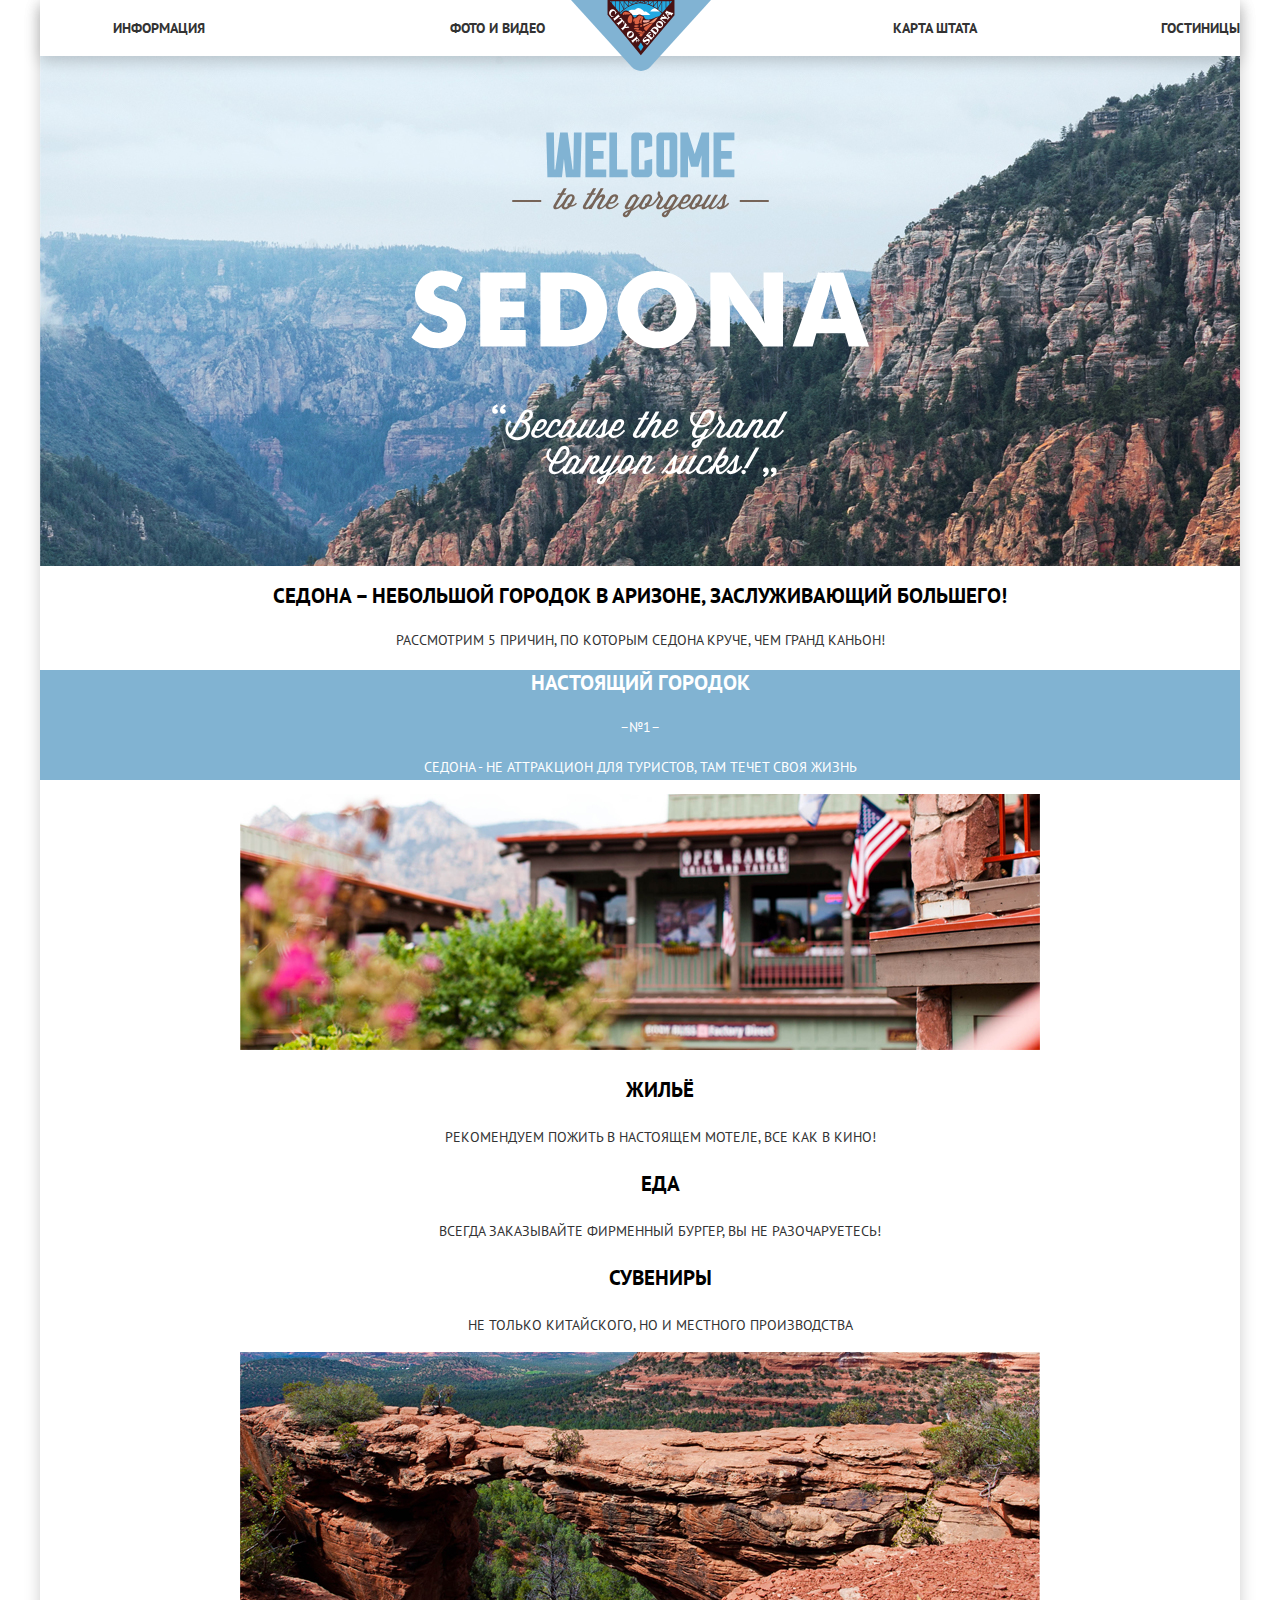
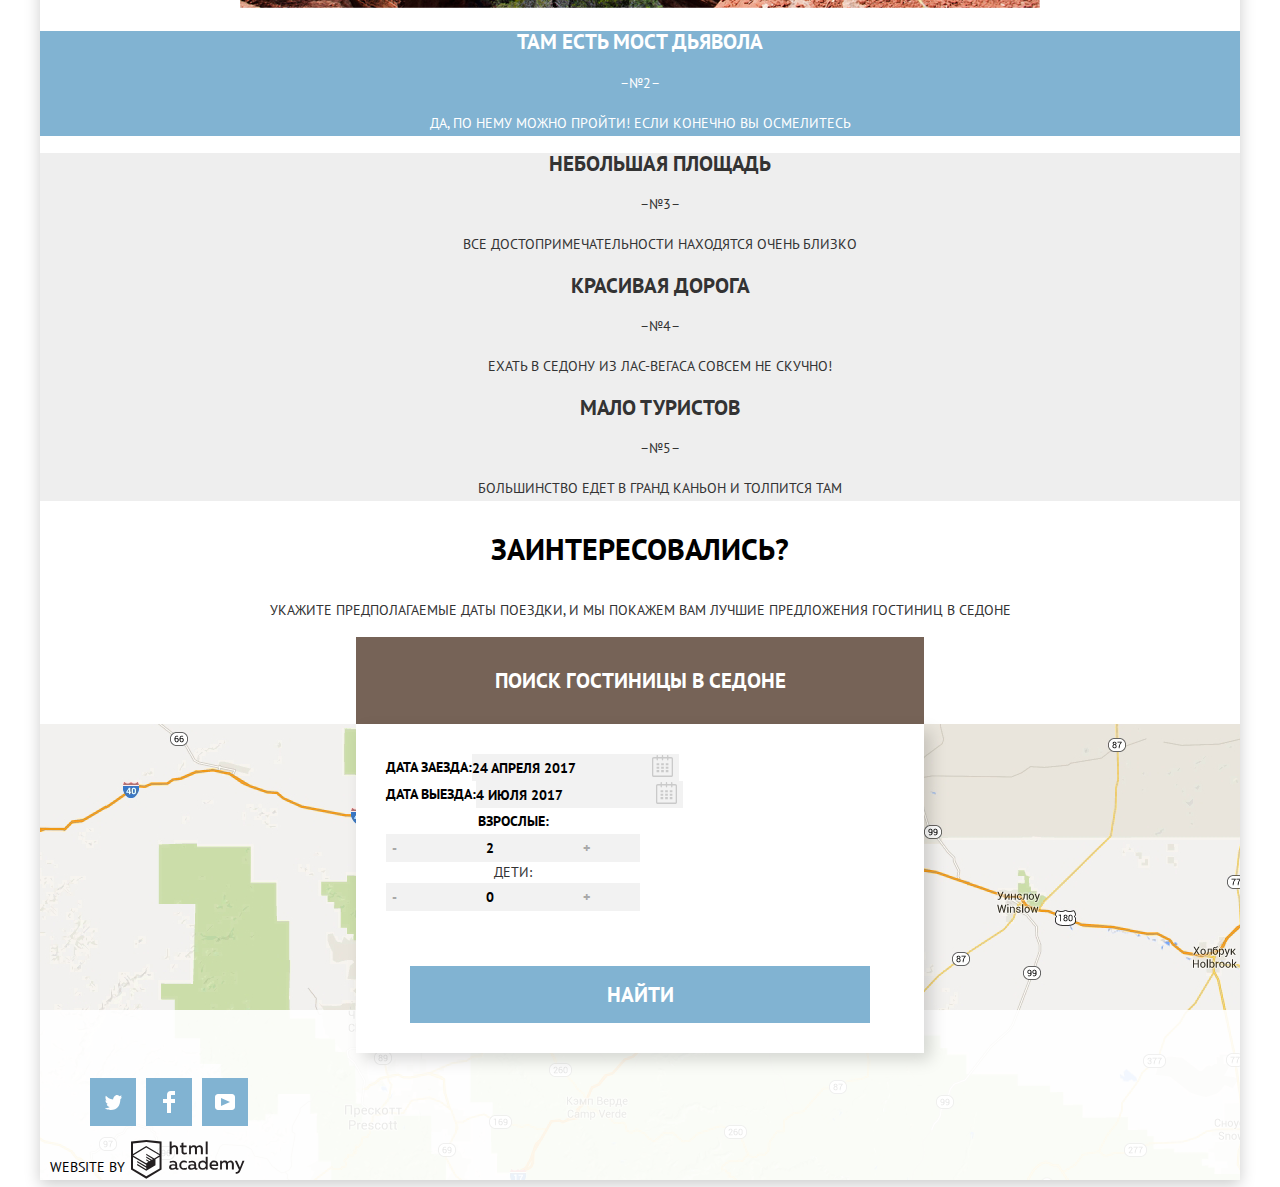
==== commit 05f0a462: "Правки в форму, header" ====
--- a/index.html
+++ b/index.html
@@ -9,32 +9,32 @@
     <meta name="description" content="Здесь будет дескрип">
     <meta name="keywords" content="Здесь будут ключи">
   </head>
-  <body>
-    <header class="container">
+  <body class="container">
+    <header class="container header">
       <nav class="main-navigation">
         <a class="main-header-logo" href="index.html">
           <img src="img/logo-sedona.svg" width="140" height="71" alt="Седона логотип">
         </a>
         <ul class="main-menu">
-          <li>
+          <li class="main-menu-left">
             <a href="info.html" class="main-menu-link" title="Информация">Информация</a>
           </li>
-          <li>
+          <li class="main-menu-left">
             <a href="photo-video.html" class="main-menu-link" title="Фото и видео">Фото и видео</a>
           </li>
-          <li>
+          <li class="main-menu-right">
             <a href="state-map.html" class="main-menu-link" title="Карта штата">Карта штата</a>
           </li>
-          <li>
+          <li class="main-menu-right">
             <a href="hotels.html" class="main-menu-link" title="Гостиницы">Гостиницы</a>
           </li>
         </ul>
       </nav>
     </header>
-    <main class="container">
+    <main>
       <section class="welcome-graphics">
         <h1 class="visually-hidden">Добро пожаловать в Седону</h1>
-        <img src="img/intro-welcome.svg" width="459" height="353" alt="Добро пожаловать в Седону">
+        <img class="intro-welcome" src="img/intro-welcome.svg" width="459" height="353" alt="Добро пожаловать в Седону">
       </section>
       <section class="advantages">
         <div class="advantages-text">
@@ -103,27 +103,31 @@
         <div class="search-form-container">
           <a class="search-btn">Поиск гостиницы в Седоне</a>
           <form class="search-form" action="https://echo.htmlacademy.ru" method="post">
-            <div class="form-line clearfix">
+            <div class="form-line">
               <label for="income">Дата заезда:</label>
-              <input class="date" type="text" id="income" name="in" placeholder="24 апреля 2017" required>
-              <button class="calendar" type="button" name="calendar" border="0">
-                <svg class="calendar" xmlns="http://www.w3.org/2000/svg" width="21" height="22" viewBox="0 0 21 22">
-                  <path d="M19.25 2.025h-2.844V.648c0-.38-.294-.69-.656-.69-.363 0-.656.31-.656.69v1.377h-3.938V.648c0-.38-.294-.69-.655-.69-.362 0-.656.31-.656.69v1.377H5.906V.648c0-.38-.294-.69-.656-.69-.363 0-.657.31-.657.69v1.377H1.75C.784 2.025 0 2.847 0 3.862v16.302C0 21.18.784 22 1.75 22h17.5c.967 0 1.75-.82 1.75-1.836V3.862c0-1.015-.783-1.837-1.75-1.837zm.438 18.14c0 .252-.195.458-.437.458H1.75c-.24 0-.438-.206-.438-.46v-16.3c0-.254.196-.46.438-.46h2.844V4.78c0 .382.294.69.657.69.363 0 .657-.308.657-.69V3.404h3.938V4.78c0 .382.294.69.657.69.36 0 .655-.308.655-.69V3.404h3.938V4.78c0 .382.293.69.656.69.363 0 .657-.308.657-.69V3.404h2.845c.24 0 .437.206.437.46v16.3z"/>
-                  <path d="M4.594 8.225H7.22v2.066H4.593zM4.594 11.668H7.22v2.067H4.593zM4.594 15.112H7.22v2.066H4.593zM9.188 15.112h2.625v2.066H9.188zM9.188 11.668h2.625v2.067H9.188zM9.188 8.225h2.625v2.066H9.188zM13.78 15.112h2.626v2.066H13.78zM13.78 11.668h2.626v2.067H13.78zM13.78 8.225h2.626v2.066H13.78z"/>
-                </svg>
-              </button>
-            </div>
-            <div class="form-line clearfix">
+              <div class="calendar-container">
+                <input class="date" type="text" id="income" name="in" placeholder="24 апреля 2017" required>
+                <button class="calendar" type="button" name="calendar" border="0">
+                  <svg class="calendar" xmlns="http://www.w3.org/2000/svg" width="21" height="22" viewBox="0 0 21 22">
+                    <path d="M19.25 2.025h-2.844V.648c0-.38-.294-.69-.656-.69-.363 0-.656.31-.656.69v1.377h-3.938V.648c0-.38-.294-.69-.655-.69-.362 0-.656.31-.656.69v1.377H5.906V.648c0-.38-.294-.69-.656-.69-.363 0-.657.31-.657.69v1.377H1.75C.784 2.025 0 2.847 0 3.862v16.302C0 21.18.784 22 1.75 22h17.5c.967 0 1.75-.82 1.75-1.836V3.862c0-1.015-.783-1.837-1.75-1.837zm.438 18.14c0 .252-.195.458-.437.458H1.75c-.24 0-.438-.206-.438-.46v-16.3c0-.254.196-.46.438-.46h2.844V4.78c0 .382.294.69.657.69.363 0 .657-.308.657-.69V3.404h3.938V4.78c0 .382.294.69.657.69.36 0 .655-.308.655-.69V3.404h3.938V4.78c0 .382.293.69.656.69.363 0 .657-.308.657-.69V3.404h2.845c.24 0 .437.206.437.46v16.3z"/>
+                    <path d="M4.594 8.225H7.22v2.066H4.593zM4.594 11.668H7.22v2.067H4.593zM4.594 15.112H7.22v2.066H4.593zM9.188 15.112h2.625v2.066H9.188zM9.188 11.668h2.625v2.067H9.188zM9.188 8.225h2.625v2.066H9.188zM13.78 15.112h2.626v2.066H13.78zM13.78 11.668h2.626v2.067H13.78zM13.78 8.225h2.626v2.066H13.78z"/>
+                  </svg>
+                </button>
+              </div>
+            </div>
+            <div class="form-line">
               <label for="outcome">Дата выезда:</label>
-              <input class="date" type="text" id="outcome" name="out" placeholder="4 июля 2017">
-              <button class="btn calendar" type="button" name="calendar">
-                <svg class="calendar" xmlns="http://www.w3.org/2000/svg" width="21" height="22" viewBox="0 0 21 22">
-                  <path d="M19.25 2.025h-2.844V.648c0-.38-.294-.69-.656-.69-.363 0-.656.31-.656.69v1.377h-3.938V.648c0-.38-.294-.69-.655-.69-.362 0-.656.31-.656.69v1.377H5.906V.648c0-.38-.294-.69-.656-.69-.363 0-.657.31-.657.69v1.377H1.75C.784 2.025 0 2.847 0 3.862v16.302C0 21.18.784 22 1.75 22h17.5c.967 0 1.75-.82 1.75-1.836V3.862c0-1.015-.783-1.837-1.75-1.837zm.438 18.14c0 .252-.195.458-.437.458H1.75c-.24 0-.438-.206-.438-.46v-16.3c0-.254.196-.46.438-.46h2.844V4.78c0 .382.294.69.657.69.363 0 .657-.308.657-.69V3.404h3.938V4.78c0 .382.294.69.657.69.36 0 .655-.308.655-.69V3.404h3.938V4.78c0 .382.293.69.656.69.363 0 .657-.308.657-.69V3.404h2.845c.24 0 .437.206.437.46v16.3z"/>
-                  <path d="M4.594 8.225H7.22v2.066H4.593zM4.594 11.668H7.22v2.067H4.593zM4.594 15.112H7.22v2.066H4.593zM9.188 15.112h2.625v2.066H9.188zM9.188 11.668h2.625v2.067H9.188zM9.188 8.225h2.625v2.066H9.188zM13.78 15.112h2.626v2.066H13.78zM13.78 11.668h2.626v2.067H13.78zM13.78 8.225h2.626v2.066H13.78z"/>
-                </svg>
-              </button>
-            </div>
-            <div class="form-line clearfix">
+              <div class="calendar-container">
+                <input class="date" type="text" id="outcome" name="out" placeholder="4 июля 2017">
+                <button class="btn calendar" type="button" name="calendar">
+                  <svg class="calendar" xmlns="http://www.w3.org/2000/svg" width="21" height="22" viewBox="0 0 21 22">
+                    <path d="M19.25 2.025h-2.844V.648c0-.38-.294-.69-.656-.69-.363 0-.656.31-.656.69v1.377h-3.938V.648c0-.38-.294-.69-.655-.69-.362 0-.656.31-.656.69v1.377H5.906V.648c0-.38-.294-.69-.656-.69-.363 0-.657.31-.657.69v1.377H1.75C.784 2.025 0 2.847 0 3.862v16.302C0 21.18.784 22 1.75 22h17.5c.967 0 1.75-.82 1.75-1.836V3.862c0-1.015-.783-1.837-1.75-1.837zm.438 18.14c0 .252-.195.458-.437.458H1.75c-.24 0-.438-.206-.438-.46v-16.3c0-.254.196-.46.438-.46h2.844V4.78c0 .382.294.69.657.69.363 0 .657-.308.657-.69V3.404h3.938V4.78c0 .382.294.69.657.69.36 0 .655-.308.655-.69V3.404h3.938V4.78c0 .382.293.69.656.69.363 0 .657-.308.657-.69V3.404h2.845c.24 0 .437.206.437.46v16.3z"/>
+                    <path d="M4.594 8.225H7.22v2.066H4.593zM4.594 11.668H7.22v2.067H4.593zM4.594 15.112H7.22v2.066H4.593zM9.188 15.112h2.625v2.066H9.188zM9.188 11.668h2.625v2.067H9.188zM9.188 8.225h2.625v2.066H9.188zM13.78 15.112h2.626v2.066H13.78zM13.78 11.668h2.626v2.067H13.78zM13.78 8.225h2.626v2.066H13.78z"/>
+                  </svg>
+                </button>
+              </div>
+            </div>
+            <div class="form-line">
               <div class="half-width">
                 <label for="adult">Взрослые:</label>
                 <div class="human-container">
@@ -136,6 +140,8 @@
                   </button>
                 </div>
               </div>
+            </div>
+            <div class="form-line-age">
               <div class="half-width">
                 <label for="children">Дети:</label>
                 <div class="human-container">
@@ -158,37 +164,37 @@
       <section class="map">
         <h2 class="visually-hidden">Карта Седоны</h2>
         <div class="map-container">
-          <img src="../img/map.png" width="1200" height="593" style="border:0" alt="Как добраться в Седону">
-        </div>
-        <footer class="footer-index">
-          <p class="sedona-hashtag" title="Наш хэштег">#visitsedona</p>
-          <ul class="social-buttons">
-            <li class="social-button">
-              <a class="social-button-tw" href="#" title="Посети Седону в Twitter">
-                <span class="visually-hidden">Twitter</span>
+          <iframe src="https://www.google.com/maps/embed?pb=!1m18!1m12!1m3!1d838157.8234621562!2d-112.35548801849835!3d34.854870504503644!2m3!1f0!2f0!3f0!3m2!1i1024!2i768!4f13.1!3m3!1m2!1s0x872da132f942b00d%3A0x5548c523fa6c8efd!2z0KHQtdC00L7QvdCwLCDQkNGA0LjQt9C-0L3QsCA4NjMzNiwg0KHQqNCQ!5e0!3m2!1sru!2sru!4v1551412656720" width="1200" height="450" frameborder="0" allowfullscreen></iframe>
+          <footer class="footer-index">
+            <p class="sedona-hashtag" title="Наш хэштег">#visitsedona</p>
+            <ul class="social-buttons">
+              <li class="social-button">
+                <a class="social-button-tw" href="#" title="Посети Седону в Twitter">
+                  <span class="visually-hidden">Twitter</span>
+                </a>
+              </li>
+              <li class="social-button">
+                <a class="social-button-fb" href="#" title="Посети Седону в Facebook">
+                  <span class="visually-hidden">Facebook</span>
+                </a>
+              </li>
+              <li class="social-button">
+                <a class="social-button-you" href="#" title="Посети Седону в Youtube">
+                  <span class="visually-hidden">Youtube</span>
+                </a>
+              </li>
+            </ul>
+            <div class="footer-copyright">
+              <p class="copyright-text">Website by</p>
+              <a class="button-copyright" href="https://htmlacademy.ru" title="Сделано в HTML Academy">
+                <svg class="copyright-logo" xmlns="http://www.w3.org/2000/svg" viewBox="0 0 115 41" width="115" height="41">
+                  <title>HTML Academy</title>
+                  <path d="M46.84 28.22a2.07 2.07 0 0 0 .58-.11v1.4a3.41 3.41 0 0 1-1.24.22 1.75 1.75 0 0 1-1.75-1 5.08 5.08 0 0 1-3.3 1.13c-1.59 0-3.06-.87-3.06-2.68 0-2.24 2.08-2.93 3.9-2.93a11.63 11.63 0 0 1 2.28.26v-.31c0-1.09-.8-1.86-2.3-1.86a7.79 7.79 0 0 0-3.15.67v-1.79a10.72 10.72 0 0 1 3.35-.58c2.48 0 4 1.18 4 3.83v3.14a.57.57 0 0 0 .69.61zm-6.76-1.19a1.42 1.42 0 0 0 1.64 1.29 3.56 3.56 0 0 0 2.53-1v-1.51a10.21 10.21 0 0 0-1.9-.22c-1.1.01-2.27.35-2.27 1.45zM53.06 20.62a5.29 5.29 0 0 1 2.7.67v1.79a4.28 4.28 0 0 0-2.42-.73 2.89 2.89 0 1 0 0 5.76 5.26 5.26 0 0 0 2.55-.67v1.8a6.58 6.58 0 0 1-2.9.6 4.42 4.42 0 0 1-4.72-4.54 4.54 4.54 0 0 1 4.79-4.68zM65.84 28.22a2.07 2.07 0 0 0 .58-.11v1.4a3.41 3.41 0 0 1-1.24.22 1.75 1.75 0 0 1-1.75-1 5.08 5.08 0 0 1-3.3 1.13c-1.59 0-3.06-.87-3.06-2.68 0-2.24 2.08-2.93 3.9-2.93a11.63 11.63 0 0 1 2.28.26v-.31c0-1.09-.8-1.86-2.3-1.86a7.79 7.79 0 0 0-3.15.67v-1.79a10.72 10.72 0 0 1 3.35-.58c2.48 0 4 1.18 4 3.83v3.14a.57.57 0 0 0 .69.61zm-6.76-1.19a1.42 1.42 0 0 0 1.64 1.29 3.56 3.56 0 0 0 2.53-1v-1.51a10.21 10.21 0 0 0-1.9-.22c-1.11.01-2.27.35-2.27 1.45zM76.67 16.85v12.76h-1.76v-1.39a4.07 4.07 0 0 1-3.35 1.62 4.62 4.62 0 0 1 0-9.22 4 4 0 0 1 3.15 1.37v-5.14h2zm-4.76 5.48a2.9 2.9 0 0 0 0 5.8 3 3 0 0 0 2.79-1.84v-2.13a3.06 3.06 0 0 0-2.79-1.83zM82.99 20.62c3.48 0 4.68 2.81 4.12 5.34h-6.58c.22 1.57 1.75 2.22 3.35 2.22a6.41 6.41 0 0 0 2.77-.62v1.68a7.5 7.5 0 0 1-3.14.6c-2.68 0-5-1.53-5-4.61a4.39 4.39 0 0 1 4.48-4.61zm.09 1.62a2.39 2.39 0 0 0-2.57 2.26h4.85a2.06 2.06 0 0 0-2.28-2.26zM89.1 29.61v-8.75h1.73v1.09a4 4 0 0 1 2.92-1.33 3 3 0 0 1 2.73 1.4 4.33 4.33 0 0 1 3.06-1.4 3.21 3.21 0 0 1 3.32 3.52v5.47h-2V24.2a1.67 1.67 0 0 0-1.73-1.84 2.94 2.94 0 0 0-2.17 1.18V29.61h-2V24.2a1.67 1.67 0 0 0-1.73-1.84 3.11 3.11 0 0 0-2.32 1.35v5.91h-2zM111.47 20.86h2l-4.1 9.93c-.95 2.28-2.19 3-3.52 3a5 5 0 0 1-1.15-.15v-1.66a3 3 0 0 0 .89.13c.95 0 1.66-.67 2.17-2l.18-.44-4.16-8.82h2.13l3 6.6zM40.66 1.53v5a4 4 0 0 1 2.83-1.2A3.41 3.41 0 0 1 47.1 8.9v5.41h-2V9.15a1.9 1.9 0 0 0-2-2.1 3.08 3.08 0 0 0-2.44 1.46v5.8h-2V1.53h2zM52.43 2.42v3.12h3.17v1.71h-3.17v4c0 1.15.53 1.53 1.66 1.53a4.71 4.71 0 0 0 1.77-.35v1.68a7.14 7.14 0 0 1-2.35.38 2.68 2.68 0 0 1-3-2.88V7.23h-1.6V5.52h1.57V2.88zM58.1 14.29V5.54h1.73v1.09a4 4 0 0 1 2.92-1.33 3 3 0 0 1 2.73 1.4 4.33 4.33 0 0 1 3.06-1.4 3.21 3.21 0 0 1 3.32 3.52v5.47h-2V8.88a1.67 1.67 0 0 0-1.73-1.84 2.94 2.94 0 0 0-2.17 1.18V14.29h-2V8.88a1.67 1.67 0 0 0-1.73-1.84 3.11 3.11 0 0 0-2.32 1.35v5.91h-2zM74.72 1.52h1.95v12.76h-1.95zM15.44.02h-.16L0 1.62v28l15.28 9.09 15.28-9.09v-28zm13.12 28.45l-13.28 7.9L2 28.47V16.99l13.22 7.87v1.43l-9.07-5.4v1.38l9.11 5.47v1.46l-9.1-5.42v1.38l9.11 5.47 9.19-5.5V19.22l4.1-2.45v11.67zm0-13.16l-3.65 2.14-1.68 1-8-4.76v1.38l6.84 4.07h-.06l-.15.09-1 .57-5.64-3.36v1.38l4.45 2.65-1.05.7-3.36-2v1.38l2.21 1.3-2.25 1.35-13.16-7.82 13.17-7.92zm0-1.39L15.21 6.05l-13.2 7.86V3.41l13.28-1.39 13.28 1.39v10.51z"/>
+                </svg>
               </a>
-            </li>
-            <li class="social-button">
-              <a class="social-button-fb" href="#" title="Посети Седону в Facebook">
-                <span class="visually-hidden">Facebook</span>
-              </a>
-            </li>
-            <li class="social-button">
-              <a class="social-button-you" href="#" title="Посети Седону в Youtube">
-                <span class="visually-hidden">Youtube</span>
-              </a>
-            </li>
-          </ul>
-          <div class="footer-copyright">
-            <p class="copyright-text">Website by</p>
-            <a class="button-copyright" href="https://htmlacademy.ru" title="Сделано в HTML Academy">
-              <svg class="copyright-logo" xmlns="http://www.w3.org/2000/svg" viewBox="0 0 115 41" width="115" height="41">
-                <title>HTML Academy</title>
-                <path d="M46.84 28.22a2.07 2.07 0 0 0 .58-.11v1.4a3.41 3.41 0 0 1-1.24.22 1.75 1.75 0 0 1-1.75-1 5.08 5.08 0 0 1-3.3 1.13c-1.59 0-3.06-.87-3.06-2.68 0-2.24 2.08-2.93 3.9-2.93a11.63 11.63 0 0 1 2.28.26v-.31c0-1.09-.8-1.86-2.3-1.86a7.79 7.79 0 0 0-3.15.67v-1.79a10.72 10.72 0 0 1 3.35-.58c2.48 0 4 1.18 4 3.83v3.14a.57.57 0 0 0 .69.61zm-6.76-1.19a1.42 1.42 0 0 0 1.64 1.29 3.56 3.56 0 0 0 2.53-1v-1.51a10.21 10.21 0 0 0-1.9-.22c-1.1.01-2.27.35-2.27 1.45zM53.06 20.62a5.29 5.29 0 0 1 2.7.67v1.79a4.28 4.28 0 0 0-2.42-.73 2.89 2.89 0 1 0 0 5.76 5.26 5.26 0 0 0 2.55-.67v1.8a6.58 6.58 0 0 1-2.9.6 4.42 4.42 0 0 1-4.72-4.54 4.54 4.54 0 0 1 4.79-4.68zM65.84 28.22a2.07 2.07 0 0 0 .58-.11v1.4a3.41 3.41 0 0 1-1.24.22 1.75 1.75 0 0 1-1.75-1 5.08 5.08 0 0 1-3.3 1.13c-1.59 0-3.06-.87-3.06-2.68 0-2.24 2.08-2.93 3.9-2.93a11.63 11.63 0 0 1 2.28.26v-.31c0-1.09-.8-1.86-2.3-1.86a7.79 7.79 0 0 0-3.15.67v-1.79a10.72 10.72 0 0 1 3.35-.58c2.48 0 4 1.18 4 3.83v3.14a.57.57 0 0 0 .69.61zm-6.76-1.19a1.42 1.42 0 0 0 1.64 1.29 3.56 3.56 0 0 0 2.53-1v-1.51a10.21 10.21 0 0 0-1.9-.22c-1.11.01-2.27.35-2.27 1.45zM76.67 16.85v12.76h-1.76v-1.39a4.07 4.07 0 0 1-3.35 1.62 4.62 4.62 0 0 1 0-9.22 4 4 0 0 1 3.15 1.37v-5.14h2zm-4.76 5.48a2.9 2.9 0 0 0 0 5.8 3 3 0 0 0 2.79-1.84v-2.13a3.06 3.06 0 0 0-2.79-1.83zM82.99 20.62c3.48 0 4.68 2.81 4.12 5.34h-6.58c.22 1.57 1.75 2.22 3.35 2.22a6.41 6.41 0 0 0 2.77-.62v1.68a7.5 7.5 0 0 1-3.14.6c-2.68 0-5-1.53-5-4.61a4.39 4.39 0 0 1 4.48-4.61zm.09 1.62a2.39 2.39 0 0 0-2.57 2.26h4.85a2.06 2.06 0 0 0-2.28-2.26zM89.1 29.61v-8.75h1.73v1.09a4 4 0 0 1 2.92-1.33 3 3 0 0 1 2.73 1.4 4.33 4.33 0 0 1 3.06-1.4 3.21 3.21 0 0 1 3.32 3.52v5.47h-2V24.2a1.67 1.67 0 0 0-1.73-1.84 2.94 2.94 0 0 0-2.17 1.18V29.61h-2V24.2a1.67 1.67 0 0 0-1.73-1.84 3.11 3.11 0 0 0-2.32 1.35v5.91h-2zM111.47 20.86h2l-4.1 9.93c-.95 2.28-2.19 3-3.52 3a5 5 0 0 1-1.15-.15v-1.66a3 3 0 0 0 .89.13c.95 0 1.66-.67 2.17-2l.18-.44-4.16-8.82h2.13l3 6.6zM40.66 1.53v5a4 4 0 0 1 2.83-1.2A3.41 3.41 0 0 1 47.1 8.9v5.41h-2V9.15a1.9 1.9 0 0 0-2-2.1 3.08 3.08 0 0 0-2.44 1.46v5.8h-2V1.53h2zM52.43 2.42v3.12h3.17v1.71h-3.17v4c0 1.15.53 1.53 1.66 1.53a4.71 4.71 0 0 0 1.77-.35v1.68a7.14 7.14 0 0 1-2.35.38 2.68 2.68 0 0 1-3-2.88V7.23h-1.6V5.52h1.57V2.88zM58.1 14.29V5.54h1.73v1.09a4 4 0 0 1 2.92-1.33 3 3 0 0 1 2.73 1.4 4.33 4.33 0 0 1 3.06-1.4 3.21 3.21 0 0 1 3.32 3.52v5.47h-2V8.88a1.67 1.67 0 0 0-1.73-1.84 2.94 2.94 0 0 0-2.17 1.18V14.29h-2V8.88a1.67 1.67 0 0 0-1.73-1.84 3.11 3.11 0 0 0-2.32 1.35v5.91h-2zM74.72 1.52h1.95v12.76h-1.95zM15.44.02h-.16L0 1.62v28l15.28 9.09 15.28-9.09v-28zm13.12 28.45l-13.28 7.9L2 28.47V16.99l13.22 7.87v1.43l-9.07-5.4v1.38l9.11 5.47v1.46l-9.1-5.42v1.38l9.11 5.47 9.19-5.5V19.22l4.1-2.45v11.67zm0-13.16l-3.65 2.14-1.68 1-8-4.76v1.38l6.84 4.07h-.06l-.15.09-1 .57-5.64-3.36v1.38l4.45 2.65-1.05.7-3.36-2v1.38l2.21 1.3-2.25 1.35-13.16-7.82 13.17-7.92zm0-1.39L15.21 6.05l-13.2 7.86V3.41l13.28-1.39 13.28 1.39v10.51z"/>
-              </svg>
-            </a>
-          </div>
-        </footer>
+            </div>
+          </footer>
+        </div>
       </section>
     </main>
   </body>
--- a/css/style.css
+++ b/css/style.css
@@ -9,23 +9,41 @@
   text-transform: uppercase;
   text-align: center;
   background-color: #f2f2f2;
+  position: relative;
 }
 a {
   text-decoration: none;
 }
 .container {
-  width: 1200px;
-  background-color: #ffffff;
-  margin: 0 auto;
+  position: relative;
+  max-width: 1200px;
+  margin-left: auto;
+  margin-right: auto;
+  background-color: #fff;
+  box-shadow: 0 5px 15px 0 rgba(0,1,1,.2);
+}
+.container .header {
+  position: relative;
+  background-color: #fff;
+  z-index: 1;
 }
 .main-navigation {
   background-color: #ffffff;
 }
-/*.main-header-logo {
-}*/
+.main-header-logo {
+  position: absolute;
+  top: 0;
+  left: 50%;
+  margin-left: -69px;
+  z-index: 1;
+}
 .main-menu {
+  line-height: 26px;
   list-style: none;
   font-weight: 700;
+  display: flex;
+  margin: 0;
+  padding: 0;
 }
 .main-menu a{
   color: #333333;
@@ -40,10 +58,35 @@
 .main-menu-link.current {
   color: #766357
 }
+.main-menu-left {
+  padding-right: auto;
+  width: 22.73%;
+  padding: 15px 0;
+  margin-left: 73px;
+  text-align: left;
+}
+.main-menu-right {
+  padding-left: 40px;
+  margin-left: auto;
+  text-align: right;
+  width: 22.73%;
+  padding: 15px 0;
+}
+/*body*/
 .welcome-graphics {
   min-height: 510px;
   width: 100%;
   background-image: url("../img/backgroundphoto.jpg");
+  border-style: none;
+  position: relative;
+  background-color: #e3edf6;
+}
+.intro-welcome {
+  display: block;
+  margin-left: auto;
+  margin-right: auto;
+  padding-top: 76px;
+  padding-bottom: 80px;
 }
 .visually-hidden:not(:focus):not(:active),
 input[type="checkbox"].visually-hidden,
@@ -96,7 +139,6 @@
   position: relative;
 }
 .search-btn {
-  padding: 3px 17px;
   font-size: 21px;
   font-weight: bold;
   text-align: center;
@@ -104,8 +146,11 @@
   background-color: #766357;
   border: none;
   text-transform: uppercase;
-  width: 513px;
-  padding: 30px 90px;
+  width: 568px;
+  padding: 33px 90px;
+  display: block;
+  margin: auto;
+  box-sizing: border-box;
 }
 .search-btn:hover,
 .search-btn:focus {
@@ -117,12 +162,14 @@
 }
 .search-form {
   position: absolute;
-  width: 513px;
+  width: 568px;
   background-color: #ffffff;
   box-shadow: 7px 7px 15px rgba(0,1,1,0.15);
-  left: 51%;
-  transform: translateX(-300px);
+  left: 50%;
+  transform: translateX(-284px);
   padding: 30px;
+  z-index: 1;
+  box-sizing: border-box;
 }
 .date {
   line-height: 26px;
@@ -148,31 +195,56 @@
   border-color: #e5e5e5;
   outline: none;
 }
+.form-line {
+  display: flex;
+}
 .form-line label {
   line-height: 26px;
   font-size: 14px;
   font-weight: bold;
   color: #000000;
+  text-align: center;
+  text-transform: uppercase;
+}
+.half-width {
+  width: 50%;
+}
+.form-line-age {
+  display: flex;
+}
+.calendar-container {
+  display: flex;
+  background-color: #f2f2f2;
+}
+.search-form input {
+  line-height: 26px;
+  font-size: 14px;
+  color: #000000;
+  font-weight: bold;
   text-align: left;
   text-transform: uppercase;
-}
-.search-form input {
-  line-height: 26px;
-  font-size: 14px;
-  color: #000000;
-  font-weight: bold;
-  text-align: left;
-  text-transform: uppercase;
-  background-color: #f2f2f2;
-  border: none;
+  margin: 0;
+  padding: 0;
+}
+input::-webkit-input-placeholder { /* Chrome/Opera/Safari */
+  color: #000000;
+}
+input::-moz-placeholder { /* Firefox 19+ */
+  color: #000000;
+}
+input:-ms-input-placeholder { /* IE 10+ */
+  color: #000000;
+}
+input:-moz-placeholder { /* Firefox 18- */
+  color: #000000;
 }
 .calendar {
-  margin: 0 auto;
-  display: block;
+  margin: 0;
   background-position: center;
   background-repeat: no-repeat;
   background-color: #f2f2f2;
   fill: #cacaca;
+  border: none;
 }
 .calendar:hover,
 .calendar:focus {
@@ -205,6 +277,10 @@
   border: none;
   text-align: center;
 }
+.human-container {
+  display: flex;
+  background-color: #f2f2f2;
+}
 .sign-btn {
   line-height: 26px;
   font-size: 14px;
@@ -213,6 +289,7 @@
   text-align: center;
   text-transform: uppercase;
   background-color: #f2f2f2;
+  border: none;
 }
 .sign-btn:hover,
 .sign-btn:focus {
@@ -258,6 +335,9 @@
   background-color: #f2f2f2;
   padding: 4px 12px 5px 15px
 }
+.stars {
+  display: flex
+}
 .star {
   background-image: url("../img/star.svg");
   background-position: center;
@@ -284,14 +364,18 @@
 .name-hotel a:active {
   color: #b2b2b2
 }
+/*карта*/
+.map {
+  position: relative;
+}
+.map-container {
+    background-image: url("../img/map.png");
+}
 /*футер*/
-.map {
-  position: relative;
-}
 .footer-index {
   position: absolute;
   bottom: 0;
-  background: rgba(255,255,255,0.902);
+  background: rgba(255,255,255,0.9);
   width: 1200px;
 }
 .sedona-hashtag{
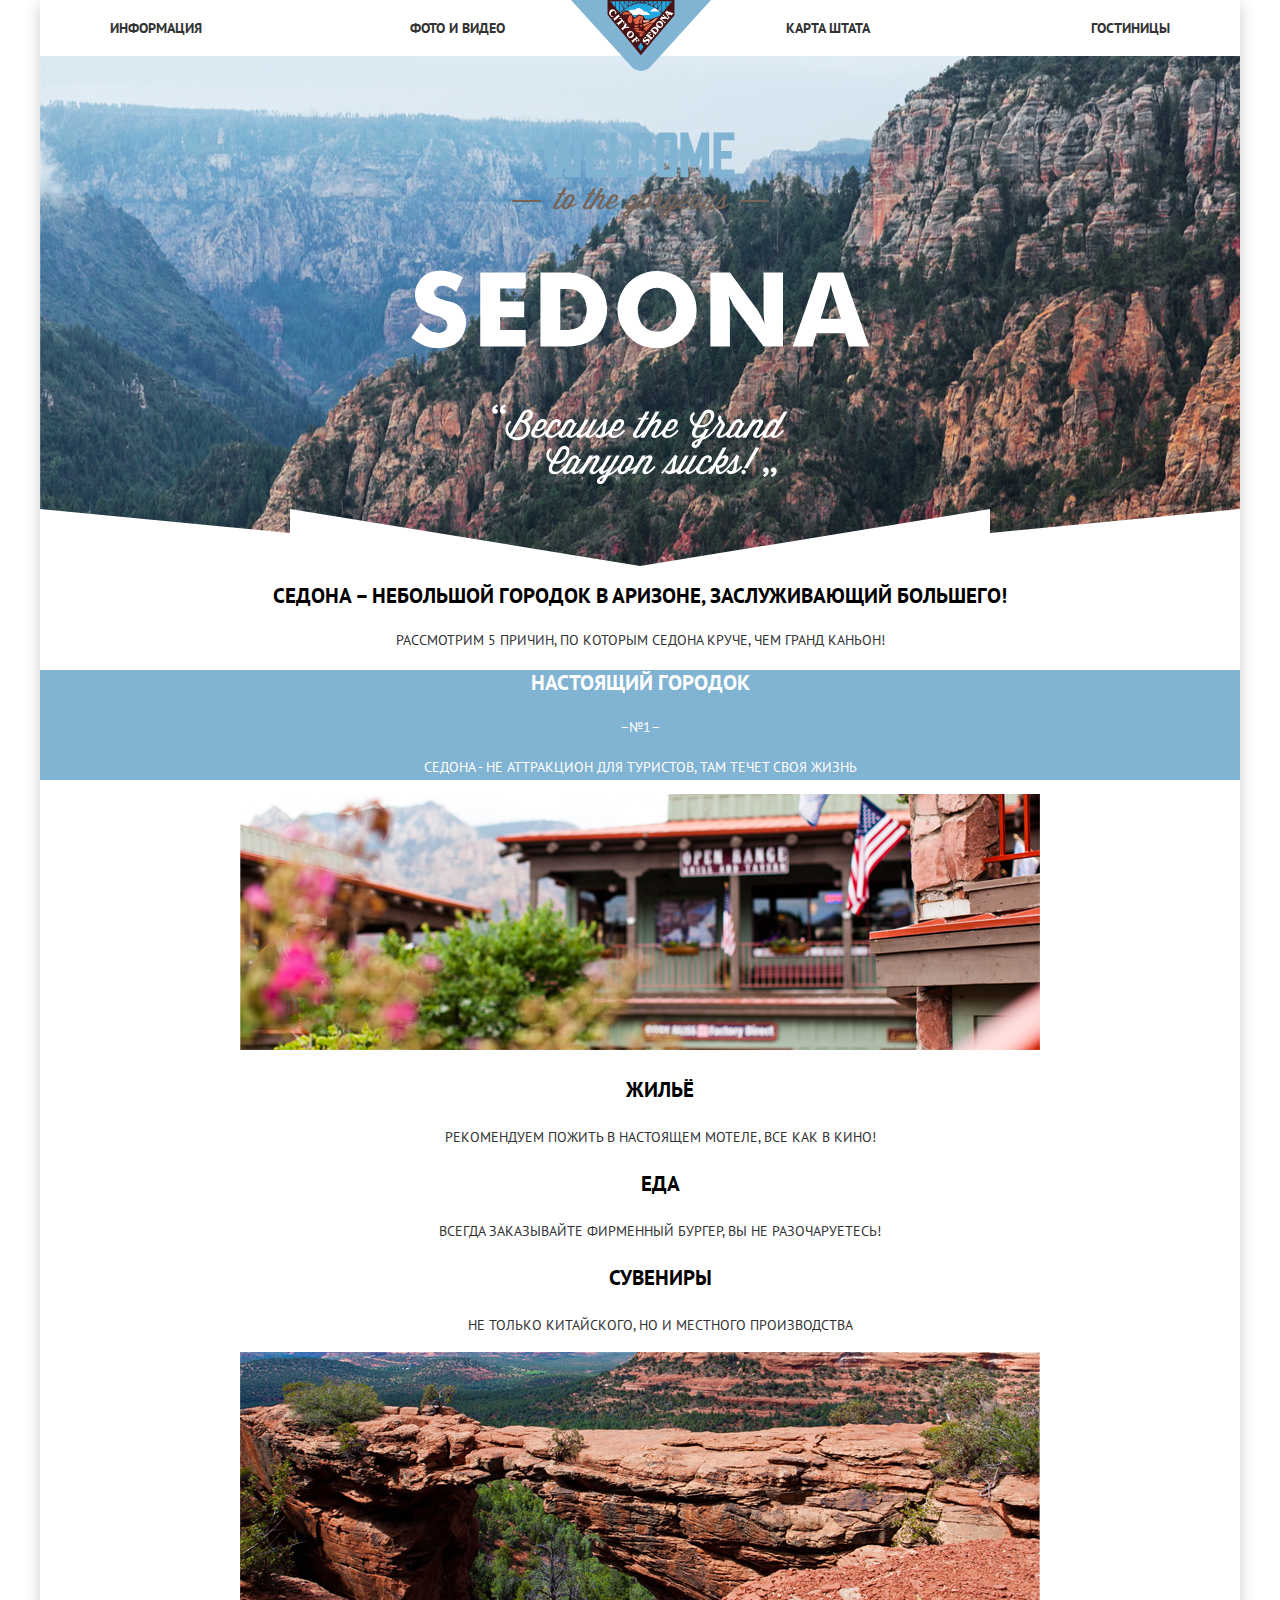
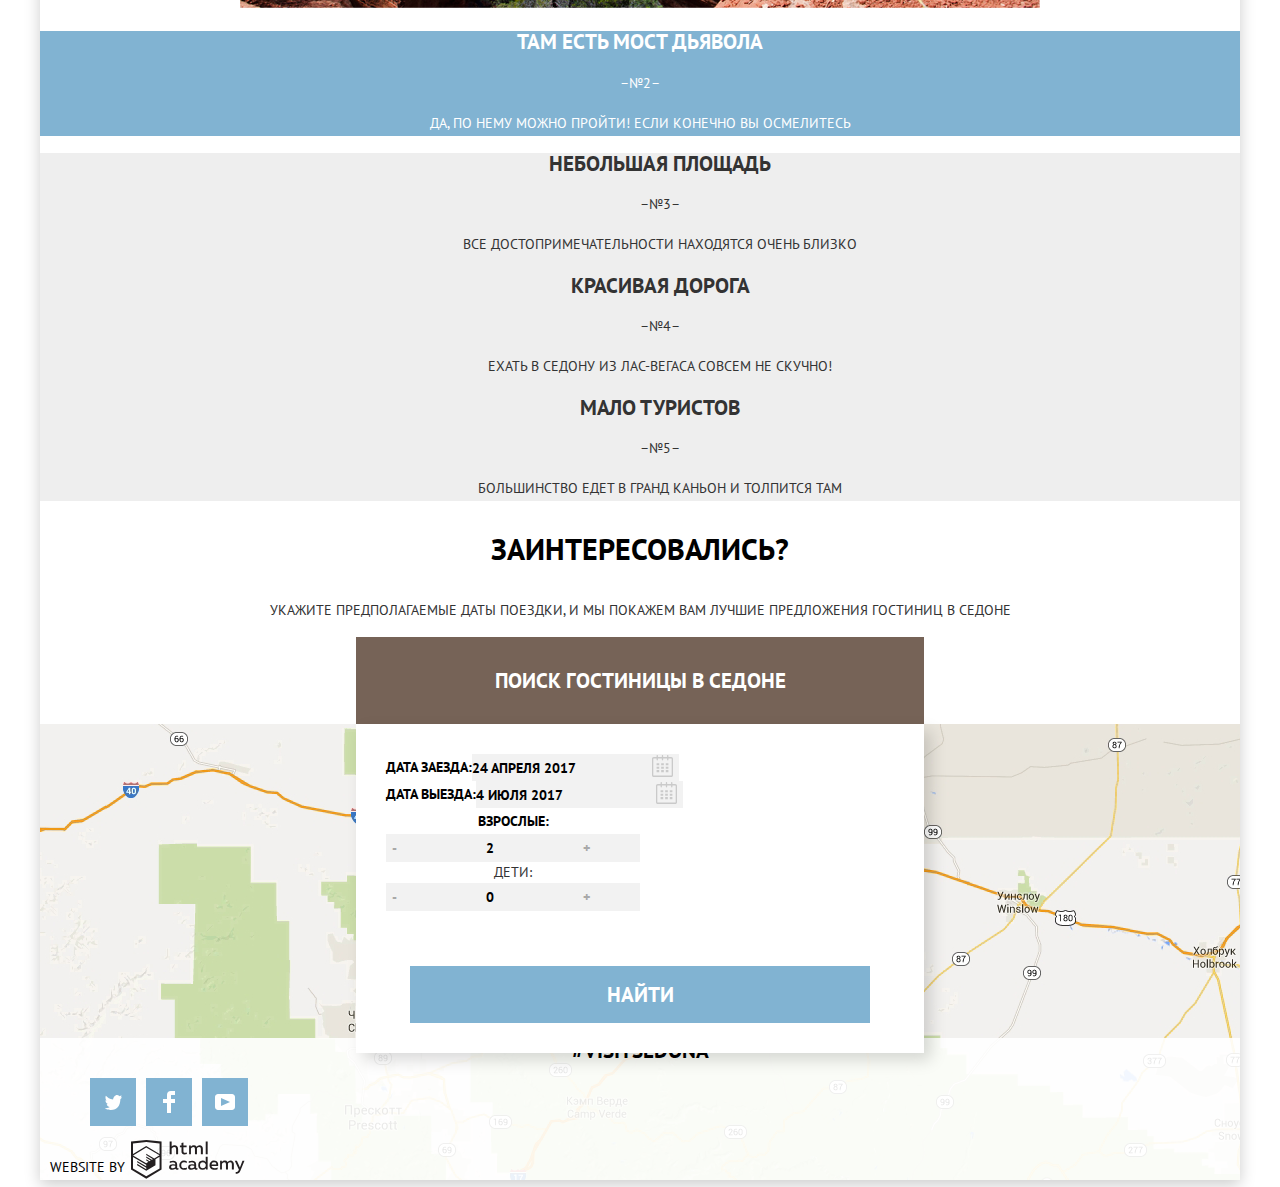
==== commit 3b2d6ba9: "Доработки" ====
--- a/index.html
+++ b/index.html
@@ -10,7 +10,7 @@
     <meta name="keywords" content="Здесь будут ключи">
   </head>
   <body class="container">
-    <header class="container header">
+    <header class="container-header">
       <nav class="main-navigation">
         <a class="main-header-logo" href="index.html">
           <img src="img/logo-sedona.svg" width="140" height="71" alt="Седона логотип">
--- a/css/style.css
+++ b/css/style.css
@@ -19,10 +19,10 @@
   max-width: 1200px;
   margin-left: auto;
   margin-right: auto;
-  background-color: #fff;
-  box-shadow: 0 5px 15px 0 rgba(0,1,1,.2);
-}
-.container .header {
+  background-color: #ffffff;
+  box-shadow: 0 5px 15px 0 rgba(0,0,0,0.2);
+}
+.container-header {
   position: relative;
   background-color: #fff;
   z-index: 1;
@@ -59,27 +59,29 @@
   color: #766357
 }
 .main-menu-left {
-  padding-right: auto;
-  width: 22.73%;
-  padding: 15px 0;
-  margin-left: 73px;
-  text-align: left;
+    margin-right: auto;
+    width: 22.73%;
+    padding: 15px 0;
+    margin-left: 70px;
+    text-align: left;
 }
 .main-menu-right {
-  padding-left: 40px;
-  margin-left: auto;
-  text-align: right;
-  width: 22.73%;
-  padding: 15px 0;
+    margin-left: auto;
+    text-align: right;
+    width: 22.73%;
+    padding: 15px 0;
+    margin-right: 70px;
 }
 /*body*/
 .welcome-graphics {
-  min-height: 510px;
-  width: 100%;
-  background-image: url("../img/backgroundphoto.jpg");
-  border-style: none;
-  position: relative;
-  background-color: #e3edf6;
+    min-height: 510px;
+    width: 100%;
+    background-image: url(../img/intro-mask.svg), url(../img/backgroundphoto.jpg);
+    border-style: none;
+    background-position: bottom -2px center, center;
+    background-repeat: no-repeat;
+    position: relative;
+    background-color: #e3edf6;
 }
 .intro-welcome {
   display: block;
@@ -226,17 +228,23 @@
   margin: 0;
   padding: 0;
 }
-input::-webkit-input-placeholder { /* Chrome/Opera/Safari */
-  color: #000000;
-}
-input::-moz-placeholder { /* Firefox 19+ */
-  color: #000000;
-}
-input:-ms-input-placeholder { /* IE 10+ */
-  color: #000000;
-}
-input:-moz-placeholder { /* Firefox 18- */
-  color: #000000;
+.search-form input::-webkit-input-placeholder { /* Chrome/Opera/Safari */
+  color: #000000;
+}
+.search-form input::-moz-placeholder { /* Firefox 19+ */
+  color: #000000;
+}
+.search-form input:-ms-input-placeholder { /* IE 10+ */
+  color: #000000;
+}
+.search-form input:-moz-placeholder { /* Firefox 18- */
+  color: #000000;
+}
+.search-form input::placeholder {
+  color: #000000;
+}
+.search-form input::-moz-placeholder {
+  opacity: 1;
 }
 .calendar {
   margin: 0;
@@ -283,7 +291,7 @@
 }
 .sign-btn {
   line-height: 26px;
-  font-size: 14px;
+  font: 14px;
   color: #a9a9a9;
   font-weight: bold;
   text-align: center;
@@ -322,6 +330,172 @@
   background-color: #5496bd;
   outline: none;
 }
+/*Параметрический поиск гостиниц*/
+.hotels-choice {
+  background: #83accb url("../img/bg-hotels.jpg") no-repeat center;
+  background-size: 100%;
+  padding: 27px 0 30px;
+  color: #fff;
+}
+.filters-layout {
+  display: flex;
+}
+.filters-options {
+  padding-left: 6%;
+  width: 21.19%;
+}
+.filters-fieldset {
+  border: 0;
+  padding: 0;
+  margin: 0;
+}
+.filters-legend {
+  font-size: 16px;
+  line-height: 21px;
+  font-weight: 700;
+  margin: 0 0 24px 0;
+}
+.filters-list {
+  padding: 0;
+  margin: 0;
+  list-style: none;
+}
+.filters-item {
+  margin-top: 23px;
+}
+.filters-chekbox {
+
+}
+.filters-price {
+  padding-right: 6%;
+  width: 33.4166666667%;
+  margin-left: auto;
+  min-width: 276px;
+}
+.filters-price-fieldset {
+  padding: 0 0 0 3.33%;
+  margin: 0;
+  border: 0;
+}
+.filters-price-legend {
+  font-size: 16px;
+  line-height: 21px;
+  font-weight: 700;
+  margin: 0 0 10px 0;
+}
+.filter-btn {
+  padding: 5.5px 34px;
+  font: inherit;
+  font-size: inherit;
+  background-color: transparent;
+  color: inherit;
+  text-transform: inherit;
+  border: 2px solid #fff;
+  border-radius: 2px;
+}
+.filter-btn:hover,
+.filter-btn:focus {
+  color: #000000;
+  background-color: #ffffff;
+}
+/*Сортировщик гостиниц*/
+.results-sort {
+  display: flex;
+  padding: 29px 6% 31px;
+  border-bottom: 1px solid #e5e5e5;
+}
+.results-sort-result-title {
+  font-size: 21px;
+  line-height: 26px;
+  font-weight: 700;
+  color: #000000;
+  min-width: 135px;
+  margin-right: 30px;
+}
+.results-sort-types {
+  margin-top: 5px;
+}
+
+.results-sort-list {
+  display: flex;
+  margin: 0;
+  padding: 0;
+  list-style: none;
+  font-size: 12px;
+  line-height: 18px;
+  color: #000000;
+}
+.results-sort-link {
+  color: rgba(0, 0, 0, 0.3);
+  text-decoration: none;
+  border-bottom: 1px dotted #81b3d2;
+}
+.results-sort-link-active {
+  color: #81b3d2;
+  border-color: transparent;
+  pointer-events: none;
+}
+.results-sort-link:hover,
+.results-sort-link:focus {
+  color: #81b3d2;
+}
+
+.results-sort-link:active {
+  color: #000;
+  border-color: transparent;
+}
+
+.results-sort-list-title {
+  margin-right: 38px;
+}
+.results-sort-item {
+  margin-left: 34px;
+}
+.results-updown-sort {
+  margin-top: 3px;
+  margin-right: 1px;
+  margin-left: auto;
+}
+.results-updown-sort-list {
+  display: flex;
+  margin: 0;
+  padding: 0;
+  list-style: none;
+}
+.results-updown-sort-item {
+  margin-left: 12px;
+}
+.results-updown-sort-link {
+  display: block;
+  width: 11px;
+  height: 10px;
+  border-width: 10px 5.5px;
+  border-color: #cacaca;
+  border-style: solid;
+  text-indent: -1000px;
+  overflow: hidden;
+}
+.results-updown-sort-link:hover,
+.results-updown-sort-link:focus {
+  border-color: #000000;
+}
+.results-updown-sort-link:active {
+  border-color: #81b3d2;
+}
+.results-updown-sort-link-active {
+  border-color: #81b3d2;
+  pointer-events: none;
+}
+.results-updown-sort-link.results-updown-sort-link-up {
+  border-top: none;
+  border-left-color: transparent;
+  border-right-color: transparent;
+}
+.hresults-updown-sort-link.results-updown-sort-link--down {
+  border-bottom: none;
+  border-left-color: transparent;
+  border-right-color: transparent;
+}
 /*Список гостиниц*/
 .result {
     border-bottom: 1px solid #e5e5e5;
@@ -384,6 +558,7 @@
   font-weight: 700;
   color: #000000;
   text-decoration: none;
+  margin: 0;
 }
 .social-buttons {
   list-style: none;
